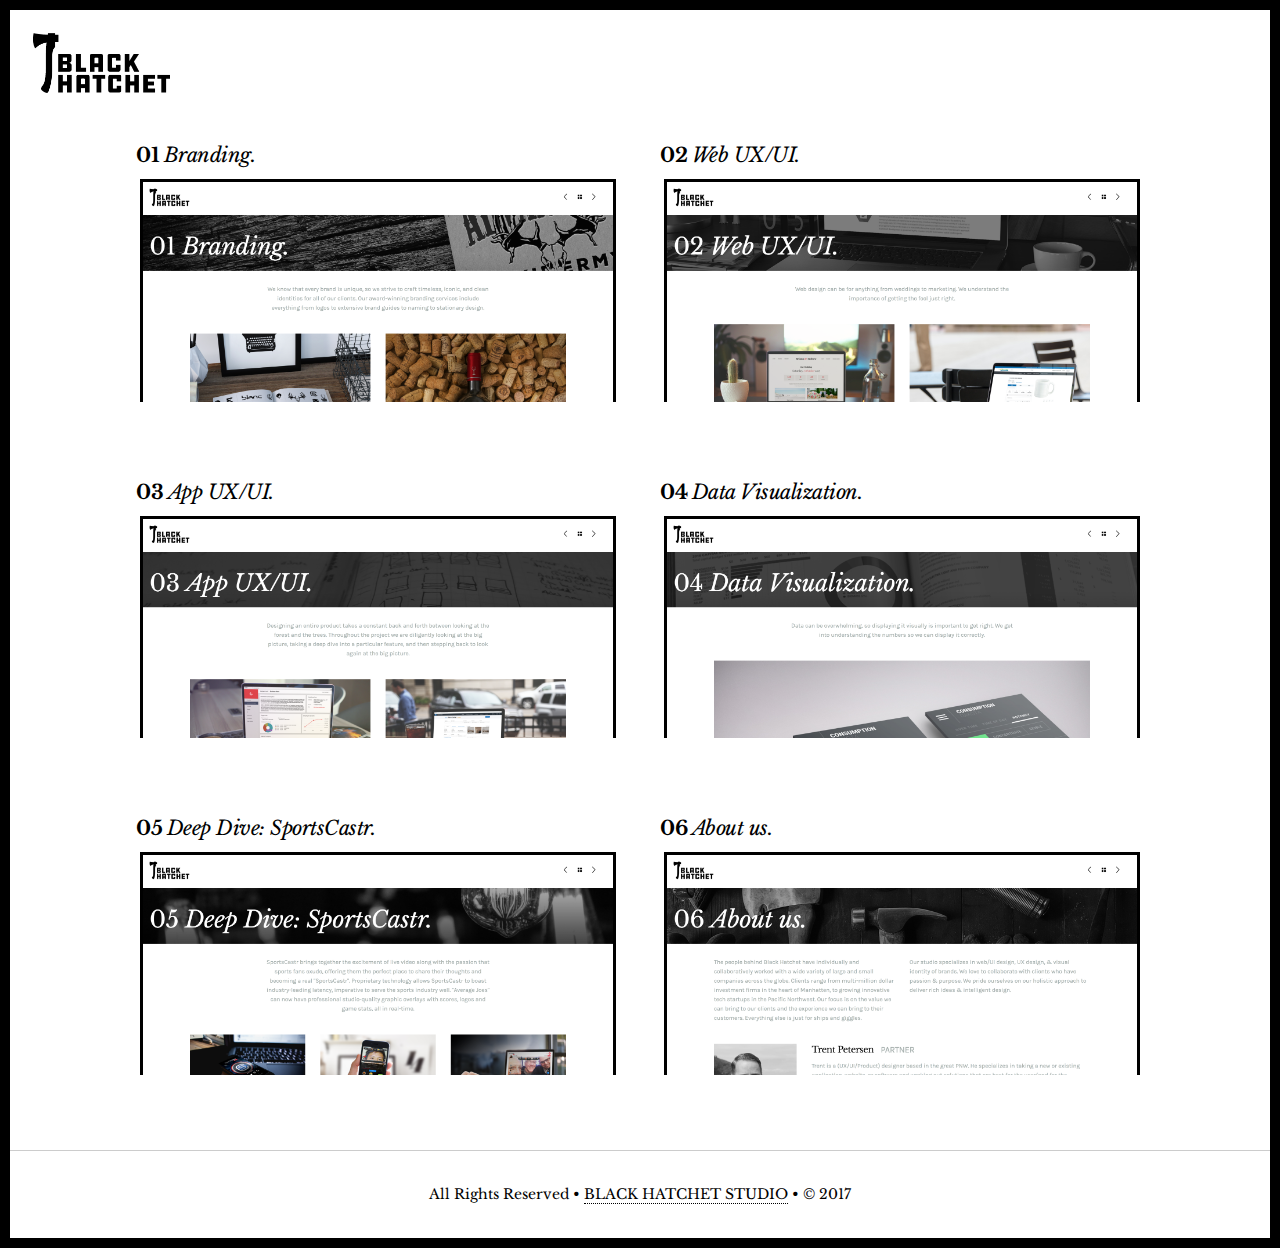
==== index.html @ e1041afa "Finished pages and photos updated" ====
<!DOCTYPE html>
<html lang="en">
<head>

  <meta charset="utf-8">
  <title>Black Hatchet Studio</title>
  <meta name="description" content="Trent Holms Petersen is an UX designer, UI designer, product designer, and consultant">
  <meta name="author" content="Trent Petersen">
  <meta name="keywords" content="designer, design, web design, ux design, ui design, product design, responsive design, responsive web design, user experience, ux, interface design, ui, information design, content strategy, website, html, css, holistic design">

  <meta name="viewport" content="width=device-width, initial-scale=1">

  <link href="https://fonts.googleapis.com/css?family=Karla:400,700|Libre+Baskerville:400,400i,700" rel="stylesheet">

  <link rel="stylesheet" href="css/styles.css">

  <link rel="icon" type="image/png" href="favicons/favicon.ico">
<link rel="apple-touch-icon" sizes="180x180" href="/apple-touch-icon.png">
<link rel="icon" type="image/png" sizes="32x32" href="/favicon-32x32.png">
<link rel="icon" type="image/png" sizes="16x16" href="/favicon-16x16.png">
<link rel="manifest" href="/manifest.json">
<link rel="mask-icon" href="/safari-pinned-tab.svg" color="#000000">
<meta name="theme-color" content="#ffffff">

</head>
<body>
<!-- SVG Start -->
  <svg style="position: absolute; width: 0; height: 0; overflow: hidden;" version="1.1" xmlns="http://www.w3.org/2000/svg" xmlns:xlink="http://www.w3.org/1999/xlink">
  <defs>
  <symbol id="icon-instagram" viewBox="0 0 32 32">
  <title>instagram</title>
  <path d="M31.904 9.403c-0.029-1.402-0.299-2.733-0.771-3.964l0.027 0.080c-0.424-1.109-1.052-2.054-1.844-2.833l-0.001-0.001c-0.78-0.793-1.725-1.421-2.78-1.827l-0.054-0.018c-1.151-0.444-2.481-0.715-3.872-0.744l-0.012-0c-1.707-0.078-2.251-0.096-6.597-0.096s-4.89 0.018-6.597 0.096c-1.402 0.029-2.733 0.299-3.964 0.771l0.080-0.027c-1.109 0.424-2.054 1.052-2.833 1.844l-0.001 0.001c-0.793 0.78-1.421 1.725-1.827 2.78l-0.018 0.054c-0.444 1.151-0.715 2.481-0.744 3.872l-0 0.012c-0.078 1.707-0.096 2.251-0.096 6.597s0.018 4.89 0.096 6.597c0.029 1.402 0.299 2.733 0.771 3.964l-0.027-0.080c0.424 1.109 1.052 2.054 1.844 2.833l0.001 0.001c0.78 0.794 1.725 1.421 2.78 1.827l0.054 0.018c1.151 0.444 2.481 0.715 3.872 0.744l0.012 0c1.707 0.078 2.251 0.096 6.597 0.096s4.89-0.018 6.597-0.096c1.402-0.029 2.733-0.299 3.964-0.771l-0.080 0.027c2.156-0.85 3.83-2.524 4.66-4.624l0.019-0.055c0.444-1.151 0.715-2.481 0.744-3.872l0-0.012c0.078-1.707 0.096-2.251 0.096-6.597s-0.018-4.89-0.096-6.597zM29.024 22.465c-0.013 1.070-0.214 2.089-0.571 3.032l0.020-0.061c-0.55 1.4-1.637 2.486-3.001 3.024l-0.036 0.012c-0.882 0.337-1.901 0.538-2.965 0.551l-0.006 0c-1.687 0.077-2.193 0.093-6.465 0.093s-4.778-0.016-6.465-0.093c-1.070-0.013-2.089-0.214-3.032-0.571l0.061 0.020c-0.721-0.271-1.336-0.679-1.839-1.196l-0.001-0.001c-0.518-0.504-0.926-1.118-1.186-1.806l-0.011-0.034c-0.337-0.882-0.538-1.901-0.551-2.965l-0-0.006c-0.077-1.687-0.093-2.193-0.093-6.465s0.016-4.778 0.093-6.465c0.013-1.070 0.214-2.089 0.571-3.032l-0.020 0.061c0.271-0.721 0.679-1.336 1.196-1.839l0.001-0.001c0.504-0.518 1.118-0.926 1.806-1.186l0.034-0.011c0.882-0.337 1.901-0.538 2.965-0.551l0.006-0c1.687-0.077 2.193-0.093 6.465-0.093s4.778 0.016 6.465 0.093c1.070 0.013 2.089 0.214 3.032 0.571l-0.061-0.020c0.721 0.271 1.336 0.679 1.839 1.196l0.001 0.001c0.518 0.504 0.926 1.118 1.186 1.806l0.011 0.034c0.337 0.882 0.538 1.901 0.551 2.965l0 0.006c0.077 1.687 0.093 2.193 0.093 6.465s-0.016 4.778-0.093 6.465zM16 7.784c-4.538 0-8.216 3.679-8.216 8.216s3.679 8.216 8.216 8.216c4.538 0 8.216-3.679 8.216-8.216v0c-0-4.538-3.679-8.216-8.216-8.216v0zM16 21.333c-2.946 0-5.333-2.388-5.333-5.333s2.388-5.333 5.333-5.333c2.946 0 5.333 2.388 5.333 5.333v0c0 2.946-2.388 5.333-5.333 5.333v0zM26.461 7.459c0 1.060-0.86 1.92-1.92 1.92s-1.92-0.86-1.92-1.92c0-1.060 0.86-1.92 1.92-1.92v0c1.060 0 1.92 0.86 1.92 1.92v0z"></path>
  </symbol>
  <symbol id="icon-linkedin" viewBox="0 0 32 32">
  <title>linkedin</title>
  <path d="M8 4.8c0 1.76-1.12 3.2-3.2 3.2-1.92 0-3.2-1.44-3.2-3.040 0-1.76 1.28-3.36 3.2-3.36s3.2 1.44 3.2 3.2zM1.6 30.4h6.4v-20.8h-6.4v20.8zM23.36 9.92c-3.36 0-5.28 1.92-6.080 3.2h-0.16l-0.32-2.72h-5.76c0 1.76 0.16 3.84 0.16 6.24v13.76h6.4v-11.36c0-0.64 0-1.12 0.16-1.6 0.48-1.12 1.28-2.56 3.040-2.56 2.24 0 3.2 1.92 3.2 4.48v11.040h6.4v-11.84c0-5.92-3.040-8.64-7.040-8.64z"></path>
  </symbol>
  </defs>
  </svg>
<!-- SVG End -->


<!-- Header Start -->
    <nav>
    <div class="row">
      <div class="four columns">
        <h2>
          <a href="index.html"><img srcset="
            img/BHlogo.png 1x, 
            img/BHlogo@2x.png 2x
          " alt="sales target app"></a>
        </h2>
      </div>
      <!--<div class="eight columns">
        <p>Our studio specializes in web/UI design, UX design, & visual identity of brands. We love to collaborate with clients who have passion & purpose. We pride ourselves on our holistic approach to deliver rich ideas & intelligent design. Reach out to discuss developing something great: <a href="mailto:trent@redtimberdesign.com">trent@redtimberdesign.com</a></p>
      </div>-->
      </div>
    </nav>
<!-- Header End -->



<!-- Portfolio Grid Start -->
  <article class="container margin-bottom-8x">
    
    <div class="row margin-top-2x">

      <div class="six columns">
        <a href="01.html">
          <div class="grid-page">
            <h5>01 <span>Branding.</span></h5>
            <img srcset="img/grid-01.png" alt="" class="u-max-full-width">
          </div>
        </a>
      </div>

      <div class="six columns">
        <a href="02.html">
          <div class="grid-page">
            <h5>02 <span>Web UX/UI.</span></h5>
            <img srcset="img/grid-02.png" class="u-max-full-width">
          </div>
        </a>
      </div>

    </div>


    <div class="row margin-top-8x">

      <div class="six columns">
        <a href="03.html">
          <div class="grid-page">
            <h5>03 <span>App UX/UI.</span></h5>
            <img srcset="img/grid-03.png" class="u-max-full-width">
          </div>
        </a>
      </div>

      <div class="six columns">
        <a href="04.html">
          <div class="grid-page">
            <h5>04 <span>Data Visualization.</span></h5>
            <img srcset="img/grid-04.png" class="u-max-full-width">
          </div>
        </a>
      </div>

    </div>


    <div class="row margin-top-8x">

      <div class="six columns">
        <a href="05.html">
          <div class="grid-page">
            <h5>05 <span>Deep Dive: SportsCastr.</span></h5>
            <img srcset="img/grid-05.png" class="u-max-full-width">
          </div>
        </a>
      </div>

      <div class="six columns">
        <a href="06.html">
          <div class="grid-page">
            <h5>06 <span>About us.</span></h5>
            <img srcset="img/grid-06.png" class="u-max-full-width">
          </div>
        </a>
      </div>

    </div>


  </article>
<!-- Portfolio Grid End -->




<!-- Footer Start -->
  <footer>
    <div class="container">
      <div class="row contact">
        <p>All Rights Reserved &#8226; <a href="http://blackhatchet.studio">BLACK HATCHET STUDIO</a> &#8226; &#169; 2017
        </p>
        <!--
        <div class="social">
          <a href="https://www.instagram.com/trenthp/"><svg class="icon icon-instagram"><use xlink:href="#icon-instagram"></use></svg></a>
          <a href="https://www.linkedin.com/in/trenthp/"><svg class="icon icon-linkedin"><use xlink:href="#icon-linkedin"></use></svg></a>
        </div>
        -->
      </div>
    </div>
  </footer>
<!-- Footer Start -->


</body>
</html>
---- css/styles.css ----
@charset "UTF-8";
/*! normalize.css v3.0.2 | MIT License | git.io/normalize */
/**
 * 1. Set default font family to sans-serif.
 * 2. Prevent iOS text size adjust after orientation change, without disabling
 *    user zoom.
 */
html {
  font-family: sans-serif;
  /* 1 */
  -ms-text-size-adjust: 100%;
  /* 2 */
  -webkit-text-size-adjust: 100%;
  /* 2 */ }

/**
 * Remove default margin.
 */
body {
  margin: 0; }

/* HTML5 display definitions
   ========================================================================== */
/**
 * Correct `block` display not defined for any HTML5 element in IE 8/9.
 * Correct `block` display not defined for `details` or `summary` in IE 10/11
 * and Firefox.
 * Correct `block` display not defined for `main` in IE 11.
 */
article,
aside,
details,
figcaption,
figure,
footer,
header,
hgroup,
main,
menu,
nav,
section,
summary {
  display: block; }

/**
 * 1. Correct `inline-block` display not defined in IE 8/9.
 * 2. Normalize vertical alignment of `progress` in Chrome, Firefox, and Opera.
 */
audio,
canvas,
progress,
video {
  display: inline-block;
  /* 1 */
  vertical-align: baseline;
  /* 2 */ }

/**
 * Prevent modern browsers from displaying `audio` without controls.
 * Remove excess height in iOS 5 devices.
 */
audio:not([controls]) {
  display: none;
  height: 0; }

/**
 * Address `[hidden]` styling not present in IE 8/9/10.
 * Hide the `template` element in IE 8/9/11, Safari, and Firefox < 22.
 */
[hidden],
template {
  display: none; }

/* Links
   ========================================================================== */
/**
 * Remove the gray background color from active links in IE 10.
 */
a {
  background-color: transparent; }

/**
 * Improve readability when focused and also mouse hovered in all browsers.
 */
a:active,
a:hover {
  outline: 0; }

/* Text-level semantics
   ========================================================================== */
/**
 * Address styling not present in IE 8/9/10/11, Safari, and Chrome.
 */
abbr[title] {
  border-bottom: 1px dotted; }

/**
 * Address style set to `bolder` in Firefox 4+, Safari, and Chrome.
 */
b,
strong {
  font-weight: bold; }

/**
 * Address styling not present in Safari and Chrome.
 */
dfn {
  font-style: italic; }

/**
 * Address variable `h1` font-size and margin within `section` and `article`
 * contexts in Firefox 4+, Safari, and Chrome.
 */
h1 {
  font-size: 2em;
  margin: 0.67em 0; }

/**
 * Address styling not present in IE 8/9.
 */
mark {
  background: #ff0;
  color: #000; }

/**
 * Address inconsistent and variable font size in all browsers.
 */
small {
  font-size: 80%; }

/**
 * Prevent `sub` and `sup` affecting `line-height` in all browsers.
 */
sub,
sup {
  font-size: 75%;
  line-height: 0;
  position: relative;
  vertical-align: baseline; }

sup {
  top: -0.5em; }

sub {
  bottom: -0.25em; }

/* Embedded content
   ========================================================================== */
/**
 * Remove border when inside `a` element in IE 8/9/10.
 */
img {
  border: 0; }

/**
 * Correct overflow not hidden in IE 9/10/11.
 */
svg:not(:root) {
  overflow: hidden; }

/* Grouping content
   ========================================================================== */
/**
 * Address margin not present in IE 8/9 and Safari.
 */
figure {
  margin: 1em 40px; }

/**
 * Address differences between Firefox and other browsers.
 */
hr {
  -moz-box-sizing: content-box;
  box-sizing: content-box;
  height: 0; }

/**
 * Contain overflow in all browsers.
 */
pre {
  overflow: auto; }

/**
 * Address odd `em`-unit font size rendering in all browsers.
 */
code,
kbd,
pre,
samp {
  font-family: monospace, monospace;
  font-size: 1em; }

/* Forms
   ========================================================================== */
/**
 * Known limitation: by default, Chrome and Safari on OS X allow very limited
 * styling of `select`, unless a `border` property is set.
 */
/**
 * 1. Correct color not being inherited.
 *    Known issue: affects color of disabled elements.
 * 2. Correct font properties not being inherited.
 * 3. Address margins set differently in Firefox 4+, Safari, and Chrome.
 */
button,
input,
optgroup,
select,
textarea {
  color: inherit;
  /* 1 */
  font: inherit;
  /* 2 */
  margin: 0;
  /* 3 */ }

/**
 * Address `overflow` set to `hidden` in IE 8/9/10/11.
 */
button {
  overflow: visible; }

/**
 * Address inconsistent `text-transform` inheritance for `button` and `select`.
 * All other form control elements do not inherit `text-transform` values.
 * Correct `button` style inheritance in Firefox, IE 8/9/10/11, and Opera.
 * Correct `select` style inheritance in Firefox.
 */
button,
select {
  text-transform: none; }

/**
 * 1. Avoid the WebKit bug in Android 4.0.* where (2) destroys native `audio`
 *    and `video` controls.
 * 2. Correct inability to style clickable `input` types in iOS.
 * 3. Improve usability and consistency of cursor style between image-type
 *    `input` and others.
 */
button,
html input[type="button"],
input[type="reset"],
input[type="submit"] {
  -webkit-appearance: button;
  /* 2 */
  cursor: pointer;
  /* 3 */ }

/**
 * Re-set default cursor for disabled elements.
 */
button[disabled],
html input[disabled] {
  cursor: default; }

/**
 * Remove inner padding and border in Firefox 4+.
 */
button::-moz-focus-inner,
input::-moz-focus-inner {
  border: 0;
  padding: 0; }

/**
 * Address Firefox 4+ setting `line-height` on `input` using `!important` in
 * the UA stylesheet.
 */
input {
  line-height: normal; }

/**
 * It's recommended that you don't attempt to style these elements.
 * Firefox's implementation doesn't respect box-sizing, padding, or width.
 *
 * 1. Address box sizing set to `content-box` in IE 8/9/10.
 * 2. Remove excess padding in IE 8/9/10.
 */
input[type="checkbox"],
input[type="radio"] {
  box-sizing: border-box;
  /* 1 */
  padding: 0;
  /* 2 */ }

/**
 * Fix the cursor style for Chrome's increment/decrement buttons. For certain
 * `font-size` values of the `input`, it causes the cursor style of the
 * decrement button to change from `default` to `text`.
 */
input[type="number"]::-webkit-inner-spin-button,
input[type="number"]::-webkit-outer-spin-button {
  height: auto; }

/**
 * 1. Address `appearance` set to `searchfield` in Safari and Chrome.
 * 2. Address `box-sizing` set to `border-box` in Safari and Chrome
 *    (include `-moz` to future-proof).
 */
input[type="search"] {
  -webkit-appearance: textfield;
  /* 1 */
  -moz-box-sizing: content-box;
  -webkit-box-sizing: content-box;
  /* 2 */
  box-sizing: content-box; }

/**
 * Remove inner padding and search cancel button in Safari and Chrome on OS X.
 * Safari (but not Chrome) clips the cancel button when the search input has
 * padding (and `textfield` appearance).
 */
input[type="search"]::-webkit-search-cancel-button,
input[type="search"]::-webkit-search-decoration {
  -webkit-appearance: none; }

/**
 * Define consistent border, margin, and padding.
 */
fieldset {
  border: 1px solid #c0c0c0;
  margin: 0 2px;
  padding: 0.35em 0.625em 0.75em; }

/**
 * 1. Correct `color` not being inherited in IE 8/9/10/11.
 * 2. Remove padding so people aren't caught out if they zero out fieldsets.
 */
legend {
  border: 0;
  /* 1 */
  padding: 0;
  /* 2 */ }

/**
 * Remove default vertical scrollbar in IE 8/9/10/11.
 */
textarea {
  overflow: auto; }

/**
 * Don't inherit the `font-weight` (applied by a rule above).
 * NOTE: the default cannot safely be changed in Chrome and Safari on OS X.
 */
optgroup {
  font-weight: bold; }

/* Tables
   ========================================================================== */
/**
 * Remove most spacing between table cells.
 */
table {
  border-collapse: collapse;
  border-spacing: 0; }

td,
th {
  padding: 0; }

/*
* Skeleton V2.0.4
* Copyright 2014, Dave Gamache
* www.getskeleton.com
* Free to use under the MIT license.
* http://www.opensource.org/licenses/mit-license.php
* 12/29/2014
*/
/* Table of contents
––––––––––––––––––––––––––––––––––––––––––––––––––
- Grid
- Base Styles
- Typography
- Links
- Buttons
- Forms
- Lists
- Code
- Tables
- Spacing
- Utilities
- Clearing
- Media Queries
*/
/* Grid
–––––––––––––––––––––––––––––––––––––––––––––––––– */
.container {
  position: relative;
  width: 100%;
  max-width: 1440px;
  margin: 0 auto;
  padding: 0 20px;
  box-sizing: border-box; }

.column,
.columns {
  width: 100%;
  float: left;
  box-sizing: border-box; }

/* For devices larger than 400px */
@media (min-width: 400px) {
  .container {
    width: 85%;
    padding: 0; } }
/* For devices larger than 550px */
@media (min-width: 550px) {
  .container {
    width: 80%; }

  .column,
  .columns {
    margin-left: 4%; }

  .column:first-child,
  .columns:first-child {
    margin-left: 0; }

  .one.column,
  .one.columns {
    width: 4.66666666667%; }

  .two.columns {
    width: 13.3333333333%; }

  .three.columns {
    width: 22%; }

  .four.columns {
    width: 30.6666666667%; }

  .five.columns {
    width: 39.3333333333%; }

  .six.columns {
    width: 48%; }

  .seven.columns {
    width: 56.6666666667%; }

  .eight.columns {
    width: 65.3333333333%; }

  .nine.columns {
    width: 74.0%; }

  .ten.columns {
    width: 82.6666666667%; }

  .eleven.columns {
    width: 91.3333333333%; }

  .twelve.columns {
    width: 100%;
    margin-left: 0; }

  .one-third.column {
    width: 30.6666666667%; }

  .two-thirds.column {
    width: 65.3333333333%; }

  .one-half.column {
    width: 48%; }

  /* Offsets */
  .offset-by-one.column,
  .offset-by-one.columns {
    margin-left: 8.66666666667%; }

  .offset-by-two.column,
  .offset-by-two.columns {
    margin-left: 17.3333333333%; }

  .offset-by-three.column,
  .offset-by-three.columns {
    margin-left: 26%; }

  .offset-by-four.column,
  .offset-by-four.columns {
    margin-left: 34.6666666667%; }

  .offset-by-five.column,
  .offset-by-five.columns {
    margin-left: 43.3333333333%; }

  .offset-by-six.column,
  .offset-by-six.columns {
    margin-left: 52%; }

  .offset-by-seven.column,
  .offset-by-seven.columns {
    margin-left: 60.6666666667%; }

  .offset-by-eight.column,
  .offset-by-eight.columns {
    margin-left: 69.3333333333%; }

  .offset-by-nine.column,
  .offset-by-nine.columns {
    margin-left: 78.0%; }

  .offset-by-ten.column,
  .offset-by-ten.columns {
    margin-left: 86.6666666667%; }

  .offset-by-eleven.column,
  .offset-by-eleven.columns {
    margin-left: 95.3333333333%; }

  .offset-by-one-third.column,
  .offset-by-one-third.columns {
    margin-left: 34.6666666667%; }

  .offset-by-two-thirds.column,
  .offset-by-two-thirds.columns {
    margin-left: 69.3333333333%; }

  .offset-by-one-half.column,
  .offset-by-one-half.columns {
    margin-left: 52%; } }
/* Base Styles
–––––––––––––––––––––––––––––––––––––––––––––––––– */
/* NOTE
html is set to 62.5% so that all the REM measurements throughout Skeleton
are based on 10px sizing. So basically 1.5rem = 15px :) */
html {
  font-size: 62.5%; }

body {
  font-size: 1.5em;
  /* currently ems cause chrome bug misinterpreting rems on body element */
  line-height: 1.6;
  font-weight: 400;
  font-family: "Raleway", "HelveticaNeue", "Helvetica Neue", Helvetica, Arial, sans-serif;
  color: #222; }

/* Typography
–––––––––––––––––––––––––––––––––––––––––––––––––– */
h1, h2, h3, h4, h5, h6 {
  margin-top: 0;
  margin-bottom: 2rem;
  font-weight: 300; }

h1 {
  font-size: 4.0rem;
  line-height: 1.2;
  letter-spacing: -.1rem; }

h2 {
  font-size: 3.6rem;
  line-height: 1.25;
  letter-spacing: -.1rem; }

h3 {
  font-size: 3.0rem;
  line-height: 1.3;
  letter-spacing: -.1rem; }

h4 {
  font-size: 2.4rem;
  line-height: 1.35;
  letter-spacing: -.08rem; }

h5 {
  font-size: 1.8rem;
  line-height: 1.5;
  letter-spacing: -.05rem; }

h6 {
  font-size: 1.5rem;
  line-height: 1.6;
  letter-spacing: 0; }

/* Larger than phablet */
@media (min-width: 550px) {
  h1 {
    font-size: 5.0rem; }

  h2 {
    font-size: 4.2rem; }

  h3 {
    font-size: 3.6rem; }

  h4 {
    font-size: 3.0rem; }

  h5 {
    font-size: 2.4rem; }

  h6 {
    font-size: 1.5rem; } }
p {
  margin-top: 0; }

/* Links
–––––––––––––––––––––––––––––––––––––––––––––––––– */
a {
  color: #1EAEDB; }

a:hover {
  color: #0FA0CE; }

/* Buttons
–––––––––––––––––––––––––––––––––––––––––––––––––– */
.button,
button,
input[type="submit"],
input[type="reset"],
input[type="button"] {
  display: inline-block;
  height: 38px;
  padding: 0 30px;
  color: #555;
  text-align: center;
  font-size: 11px;
  font-weight: 600;
  line-height: 38px;
  letter-spacing: .1rem;
  text-transform: uppercase;
  text-decoration: none;
  white-space: nowrap;
  background-color: transparent;
  border-radius: 4px;
  border: 1px solid #bbb;
  cursor: pointer;
  box-sizing: border-box; }

.button:hover,
button:hover,
input[type="submit"]:hover,
input[type="reset"]:hover,
input[type="button"]:hover,
.button:focus,
button:focus,
input[type="submit"]:focus,
input[type="reset"]:focus,
input[type="button"]:focus {
  color: #333;
  border-color: #888;
  outline: 0; }

.button.button-primary,
button.button-primary,
input[type="submit"].button-primary,
input[type="reset"].button-primary,
input[type="button"].button-primary {
  color: #FFF;
  background-color: #33C3F0;
  border-color: #33C3F0; }

.button.button-primary:hover,
button.button-primary:hover,
input[type="submit"].button-primary:hover,
input[type="reset"].button-primary:hover,
input[type="button"].button-primary:hover,
.button.button-primary:focus,
button.button-primary:focus,
input[type="submit"].button-primary:focus,
input[type="reset"].button-primary:focus,
input[type="button"].button-primary:focus {
  color: #FFF;
  background-color: #1EAEDB;
  border-color: #1EAEDB; }

/* Forms
–––––––––––––––––––––––––––––––––––––––––––––––––– */
input[type="email"],
input[type="number"],
input[type="search"],
input[type="text"],
input[type="tel"],
input[type="url"],
input[type="password"],
textarea,
select {
  height: 38px;
  padding: 6px 10px;
  /* The 6px vertically centers text on FF, ignored by Webkit */
  background-color: #fff;
  border: 1px solid #D1D1D1;
  border-radius: 4px;
  box-shadow: none;
  box-sizing: border-box; }

/* Removes awkward default styles on some inputs for iOS */
input[type="email"],
input[type="number"],
input[type="search"],
input[type="text"],
input[type="tel"],
input[type="url"],
input[type="password"],
textarea {
  -webkit-appearance: none;
  -moz-appearance: none;
  appearance: none; }

textarea {
  min-height: 65px;
  padding-top: 6px;
  padding-bottom: 6px; }

input[type="email"]:focus,
input[type="number"]:focus,
input[type="search"]:focus,
input[type="text"]:focus,
input[type="tel"]:focus,
input[type="url"]:focus,
input[type="password"]:focus,
textarea:focus,
select:focus {
  border: 1px solid #33C3F0;
  outline: 0; }

label,
legend {
  display: block;
  margin-bottom: .5rem;
  font-weight: 600; }

fieldset {
  padding: 0;
  border-width: 0; }

input[type="checkbox"],
input[type="radio"] {
  display: inline; }

label > .label-body {
  display: inline-block;
  margin-left: .5rem;
  font-weight: normal; }

/* Lists
–––––––––––––––––––––––––––––––––––––––––––––––––– */
ul {
  list-style: circle inside; }

ol {
  list-style: decimal inside; }

ol, ul {
  padding-left: 0;
  margin-top: 0; }

ul ul,
ul ol,
ol ol,
ol ul {
  margin: 1.5rem 0 1.5rem 3rem;
  font-size: 90%; }

li {
  margin-bottom: 1rem; }

/* Code
–––––––––––––––––––––––––––––––––––––––––––––––––– */
code {
  padding: .2rem .5rem;
  margin: 0 .2rem;
  font-size: 90%;
  white-space: nowrap;
  background: #F1F1F1;
  border: 1px solid #E1E1E1;
  border-radius: 4px; }

pre > code {
  display: block;
  padding: 1rem 1.5rem;
  white-space: pre; }

/* Tables
–––––––––––––––––––––––––––––––––––––––––––––––––– */
th,
td {
  padding: 12px 15px;
  text-align: left;
  border-bottom: 1px solid #E1E1E1; }

th:first-child,
td:first-child {
  padding-left: 0; }

th:last-child,
td:last-child {
  padding-right: 0; }

/* Spacing
–––––––––––––––––––––––––––––––––––––––––––––––––– */
button,
.button {
  margin-bottom: 1rem; }

input,
textarea,
select,
fieldset {
  margin-bottom: 1.5rem; }

pre,
blockquote,
dl,
figure,
table,
p,
ul,
ol,
form {
  margin-bottom: 2.5rem; }

/* Utilities
–––––––––––––––––––––––––––––––––––––––––––––––––– */
.u-full-width {
  width: 100%;
  box-sizing: border-box; }

.u-max-full-width {
  max-width: 100%;
  box-sizing: border-box; }

.u-pull-right {
  float: right; }

.u-pull-left {
  float: left; }

/* Misc
–––––––––––––––––––––––––––––––––––––––––––––––––– */
hr {
  margin-top: 3rem;
  margin-bottom: 3.5rem;
  border-width: 0;
  border-top: 1px solid #E1E1E1; }

/* Clearing
–––––––––––––––––––––––––––––––––––––––––––––––––– */
/* Self Clearing Goodness */
.container:after,
.row:after,
.u-cf {
  content: "";
  display: table;
  clear: both; }

/* Media Queries
–––––––––––––––––––––––––––––––––––––––––––––––––– */
/*
Note: The best way to structure the use of media queries is to create the queries
near the relevant code. For example, if you wanted to change the styles for buttons
on small devices, paste the mobile query code up in the buttons section and style it
there.
*/
/* Larger than mobile */
/* Larger than phablet (also point when grid becomes active) */
/* Larger than tablet */
/* Larger than desktop */
/* Larger than Desktop HD */
/* Spacers - RT add-on
–––––––––––––––––––––––––––––––––––––––––––––––––– */
.margin--1x {
  margin: 8px; }

.margin--2x {
  margin: 16px; }

.margin--3x {
  margin: 24px; }

.margin--4x {
  margin: 32px; }

.margin--5x {
  margin: 40px; }

.margin--6x {
  margin: 48px; }

.margin--7x {
  margin: 56px; }

.margin--8x {
  margin: 64px; }

.margin-top-1x {
  margin-top: 8px; }

.margin-right-1x {
  margin-right: 8px; }

.margin-bottom-1x {
  margin-bottom: 8px; }

.margin-left-1x {
  margin-left: 8px; }

.margin-top-2x {
  margin-top: 16px; }

.margin-right-2x {
  margin-right: 16px; }

.margin-bottom-2x {
  margin-bottom: 16px; }

.margin-left-2x {
  margin-left: 16px; }

.margin-top-3x {
  margin-top: 24px; }

.margin-right-3x {
  margin-right: 24px; }

.margin-bottom-3x {
  margin-bottom: 24px; }

.margin-left-3x {
  margin-left: 24px; }

.margin-top-4x {
  margin-top: 32px; }

.margin-right-4x {
  margin-right: 32px; }

.margin-bottom-4x {
  margin-bottom: 32px; }

.margin-left-4x {
  margin-left: 32px; }

.margin-top-5x {
  margin-top: 40px; }

.margin-right-5x {
  margin-right: 40px; }

.margin-bottom-5x {
  margin-bottom: 40px; }

.margin-left-5x {
  margin-left: 40px; }

.margin-top-6x {
  margin-top: 48px; }

.margin-right-6x {
  margin-right: 48px; }

.margin-bottom-6x {
  margin-bottom: 48px; }

.margin-left-6x {
  margin-left: 48px; }

.margin-top-7x {
  margin-top: 56px; }

.margin-right-7x {
  margin-right: 56px; }

.margin-bottom-7x {
  margin-bottom: 56px; }

.margin-left-7x {
  margin-left: 56px; }

.margin-top-8x {
  margin-top: 64px; }

.margin-right-8x {
  margin-right: 64px; }

.margin-bottom-8x {
  margin-bottom: 64px; }

.margin-left-8x {
  margin-left: 64px; }

.padding--1x {
  padding: 8px; }

.padding--2x {
  padding: 16px; }

.padding--3x {
  padding: 24px; }

.padding--4x {
  padding: 32px; }

.padding--5x {
  padding: 40px; }

.padding--6x {
  padding: 48px; }

.padding--7x {
  padding: 56px; }

.padding--8x {
  padding: 64px; }

.padding-top-1x {
  padding-top: 8px; }

.padding-right-1x {
  padding-right: 8px; }

.padding-bottom-1x {
  padding-bottom: 8px; }

.padding-left-1x {
  padding-left: 8px; }

.padding-top-2x {
  padding-top: 16px; }

.padding-right-2x {
  padding-right: 16px; }

.padding-bottom-2x {
  padding-bottom: 16px; }

.padding-left-2x {
  padding-left: 16px; }

.padding-top-3x {
  padding-top: 24px; }

.padding-right-3x {
  padding-right: 24px; }

.padding-bottom-3x {
  padding-bottom: 24px; }

.padding-left-3x {
  padding-left: 24px; }

.padding-top-4x {
  padding-top: 32px; }

.padding-right-4x {
  padding-right: 32px; }

.padding-bottom-4x {
  padding-bottom: 32px; }

.padding-left-4x {
  padding-left: 32px; }

.padding-top-5x {
  padding-top: 40px; }

.padding-right-5x {
  padding-right: 40px; }

.padding-bottom-5x {
  padding-bottom: 40px; }

.padding-left-5x {
  padding-left: 40px; }

.padding-top-6x {
  padding-top: 48px; }

.padding-right-6x {
  padding-right: 48px; }

.padding-bottom-6x {
  padding-bottom: 48px; }

.padding-left-6x {
  padding-left: 48px; }

.padding-top-7x {
  padding-top: 56px; }

.padding-right-7x {
  padding-right: 56px; }

.padding-bottom-7x {
  padding-bottom: 56px; }

.padding-left-7x {
  padding-left: 56px; }

.padding-top-8x {
  padding-top: 64px; }

.padding-right-8x {
  padding-right: 64px; }

.padding-bottom-8x {
  padding-bottom: 64px; }

.padding-left-8x {
  padding-left: 64px; }

/* Variables
–––––––––––––––––––––––––––––––––––––––––––––––––– */
/* Header
–––––––––––––––––––––––––––––––––––––––––––––––––– */
body {
  background: #fff;
  /*border: 20px solid #000;*/
  color: #000; }

nav {
  margin: 1.5em 3em 0 1.5em; }
  nav h2 a {
    border-bottom: none; }
    nav h2 a:hover {
      border: none; }

p {
  font-size: 1.4rem; }

nav h2 a img {
  border: none;
  height: 60px;
  -webkit-transition: border .3s;
  -moz-transition: border .3s;
  -o-transition: border .3s;
  transition: border .3s; }
  nav h2 a img:hover {
    border: none; }

/* Grid Section
–––––––––––––––––––––––––––––––––––––––––––––––––– */
h5 span {
  font-style: italic;
  font-weight: 400; }

.grid-page {
  overflow: hidden; }

img {
  max-width: 100%; }

a img {
  border: 4px solid #fff;
  -webkit-transition: border .3s;
  -moz-transition: border .3s;
  -o-transition: border .3s;
  transition: border .3s; }
  a img:hover {
    border: 4px solid #000; }

.responsive-image {
  width: 100%;
  background-size: 100% 100%; }

/* Footer
–––––––––––––––––––––––––––––––––––––––––––––––––– */
footer {
  border-top: 0.063rem solid rgba(0, 0, 0, 0.2); }

.contact {
  padding-top: 32px;
  padding-bottom: 8px;
  text-align: center; }
  .contact a {
    border-bottom: 1px dotted #000;
    color: #000;
    text-decoration: none;
    -webkit-transition: color border-bottom .3s;
    -moz-transition: color .3s;
    -o-transition: color .3s;
    transition: color .3s; }
    .contact a:hover {
      border-bottom: 1px dotted #000;
      color: #fff; }

div.social a {
  border-bottom: none; }

.icon {
  color: #666;
  display: inline-block;
  font-size: 24px;
  width: 1em;
  height: 1em;
  stroke-width: 0;
  stroke: currentColor;
  fill: currentColor;
  vertical-align: middle;
  -webkit-transition: color .3s;
  -moz-transition: color .3s;
  -o-transition: color .3s;
  transition: color .3s; }
  .icon:hover {
    color: #CF4647; }
  .icon:first-child {
    margin-right: 10px; }
  .icon:last-child {
    margin-left: 10px; }

/* Project 01
–––––––––––––––––––––––––––––––––––––––––––––––––– */
body.p01 {
  /* background: #262C33;
  border: 20px solid #EA9215; */
  color: #000;
  	/* Article
  –––––––––––––––––––––––––––––––––––––––––––––––––– */
  	/* Footer
  –––––––––––––––––––––––––––––––––––––––––––––––––– */ }
  body.p01 h4 span {
    color: #A5AFAD;
    font-family: "Karla", sans-serif;
    margin-left: 16px; }
  body.p01 h5 {
    margin-bottom: .5rem; }
  body.p01 h6 {
    margin-bottom: .5rem; }
  body.p01 h5,
  body.p01 h6,
  body.p01 ul,
  body.p01 p {
    font-family: "Karla", sans-serif; }
  body.p01 article p {
    color: #A5AFAD; }
  body.p01 .icon {
    background: #fff;
    color: #000;
    -webkit-transition: color background .3s;
    -moz-transition: color background .3s;
    -o-transition: color background .3s;
    transition: color background .3s; }
    body.p01 .icon:hover {
      background: #000;
      color: #fff; }
  body.p01 .branding {
    background: url(../img/01bg.png) center no-repeat #555;
    padding: 4em 3em 1em 1.5em; }
    body.p01 .branding span {
      font-style: italic; }
  body.p01 .web {
    background: url(../img/02bg.png) center no-repeat #555;
    padding: 4em 3em 1em 1.5em; }
    body.p01 .web span {
      font-style: italic; }
  body.p01 .app {
    background: url(../img/03bg.png) center no-repeat #555;
    padding: 4em 3em 1em 1.5em; }
    body.p01 .app span {
      font-style: italic; }
  body.p01 .datavis {
    background: url(../img/04bg.png) center no-repeat #555;
    padding: 4em 3em 1em 1.5em; }
    body.p01 .datavis span {
      font-style: italic; }
  body.p01 .deepdive {
    background: url(../img/05bg.png) center no-repeat #555;
    padding: 4em 3em 1em 1.5em; }
    body.p01 .deepdive span {
      font-style: italic; }
  body.p01 .about {
    background: url(../img/06bg.png) center no-repeat #555;
    padding: 4em 3em 1em 1.5em; }
    body.p01 .about span {
      font-style: italic; }
  body.p01 nav a {
    border-bottom: none; }
    body.p01 nav a:hover {
      background: none;
      border-bottom: none; }
  body.p01 nav .five {
    margin-top: 1%;
    text-align: right; }
  @media (max-width: 550px) {
    body.p01 nav,
    body.p01 nav .five {
      text-align: center;
      margin-bottom: 16px; } }
  body.p01 h1 {
    color: #fff; }
  body.p01 .article01 {
    padding-top: 48px;
    padding-bottom: 32px; }
    body.p01 .article01 .nine img {
      -webkit-box-shadow: 0 2px 5px rgba(0, 0, 0, 0.26);
      -moz-box-shadow: 0 2px 5px rgba(0, 0, 0, 0.26);
      box-shadow: 0 2px 5px rgba(0, 0, 0, 0.26); }
    body.p01 .article01 p {
      font-size: 2rem; }
    body.p01 .article01 .section-description {
      margin-bottom: 48px;
      margin-right: auto;
      margin-left: auto;
      max-width: 60%;
      text-align: center; }
      body.p01 .article01 .section-description span {
        font-size: 1.5rem;
        font-weight: 700; }
    body.p01 .article01 .approach,
    body.p01 .article01 .result {
      margin-top: 48px;
      margin-bottom: 48px; }
    body.p01 .article01 .contributions {
      margin-top: 64px;
      margin-bottom: 32px; }
  body.p01 footer p {
    font-family: "Libre Baskerville", serif; }

/* Global
–––––––––––––––––––––––––––––––––––––––––––––––––– */
body {
  border: 10px solid #000;
  font-family: 'Libre Baskerville', serif;
  font-weight: 400; }

h1,
h2,
h3,
h4,
h6 {
  color: #000; }

h1 {
  font-size: 8rem; }

@media (max-width: 575px) {
  h1 {
    font-size: 6rem; } }
@media (max-width: 445px) {
  h1 {
    font-size: 4rem; } }
h5 {
  font-size: 2rem;
  font-weight: 700;
  margin-bottom: .5rem; }

a {
  background: #fff;
  border-bottom: 1px dotted #000;
  color: #000;
  text-decoration: none;
  -webkit-transition: color background border-bottom .3s;
  -moz-transition: color background border-bottom .3s;
  -o-transition: color background border-bottom .3s;
  transition: color background border-bottom .3s; }
  a:hover {
    background: #000;
    border-bottom: 1px dotted #000;
    color: #000; }

.link-dark {
  color: #333; }

.link-light {
  color: #999; }

/*# sourceMappingURL=styles.css.map */
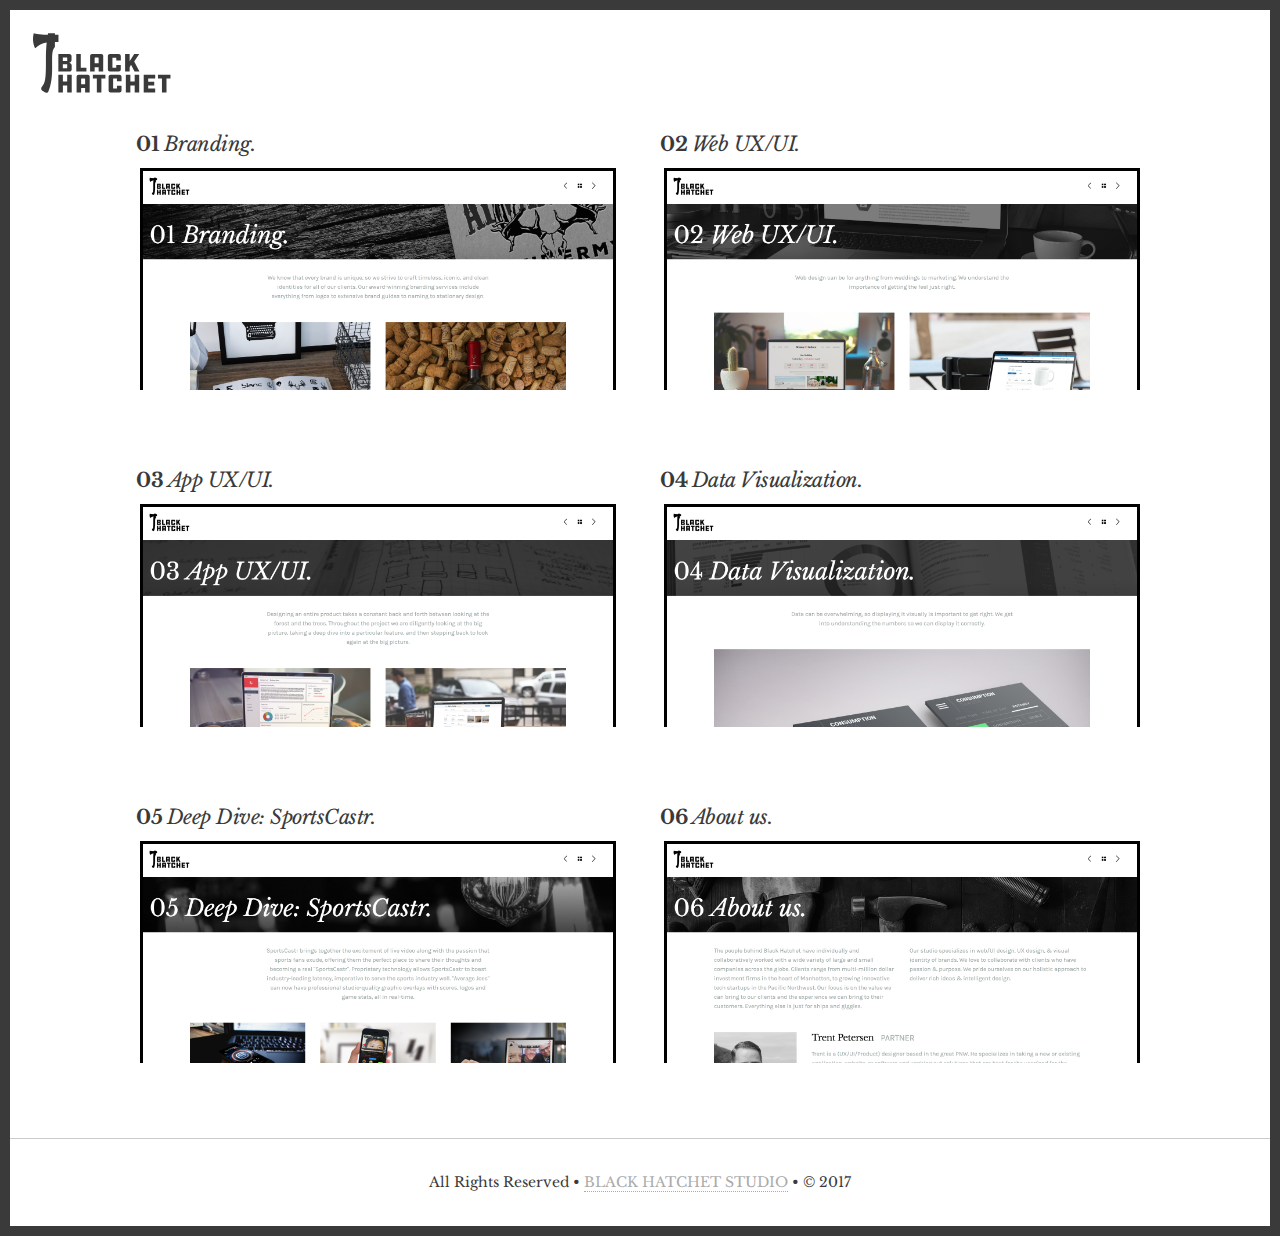
==== commit fa8f0aaf: "Color and copy updates" ====
--- a/index.html
+++ b/index.html
@@ -35,6 +35,10 @@
   <title>linkedin</title>
   <path d="M8 4.8c0 1.76-1.12 3.2-3.2 3.2-1.92 0-3.2-1.44-3.2-3.040 0-1.76 1.28-3.36 3.2-3.36s3.2 1.44 3.2 3.2zM1.6 30.4h6.4v-20.8h-6.4v20.8zM23.36 9.92c-3.36 0-5.28 1.92-6.080 3.2h-0.16l-0.32-2.72h-5.76c0 1.76 0.16 3.84 0.16 6.24v13.76h6.4v-11.36c0-0.64 0-1.12 0.16-1.6 0.48-1.12 1.28-2.56 3.040-2.56 2.24 0 3.2 1.92 3.2 4.48v11.040h6.4v-11.84c0-5.92-3.040-8.64-7.040-8.64z"></path>
   </symbol>
+  <symbol id="icon-logo" viewBox="0 0 74 32">
+  <title>logo</title>
+  <path d="M13.593 20.584v-9.444h5.82c0.030-0.003 0.066-0.004 0.101-0.004 0.639 0 1.157 0.518 1.157 1.157 0 0.013-0 0.027-0.001 0.040l0-0.002v2.099c-0.017 0.744-0.565 1.354-1.279 1.469l-0.009 0.001c0.867 0.208 1.358 0.796 1.358 1.429v2.058c0.001 0.018 0.002 0.040 0.002 0.061 0 0.633-0.513 1.146-1.146 1.146-0.040 0-0.079-0.002-0.118-0.006l0.005 0zM18.337 13.168c0-0.001 0-0.002 0-0.004 0-0.078-0.063-0.141-0.141-0.141-0 0-0 0-0 0h-2.195v1.957h2.195c0.001 0 0.003 0 0.005 0 0.076 0 0.138-0.062 0.138-0.138 0-0.005-0-0.010-0.001-0.016l0 0.001zM18.337 16.863c0-0.003 0-0.007 0-0.011 0-0.078-0.063-0.141-0.141-0.141-0 0-0 0-0 0h-2.195v2.084h2.195c0.003 0 0.008 0.001 0.012 0.001 0.072 0 0.13-0.058 0.13-0.13 0-0.004-0-0.008-0.001-0.012l0 0zM23.207 11.14h2.419v7.401h3.025v2.043h-5.444zM37.633 20.584h-2.437v-2.352h-2.14v2.352h-2.433v-8.339c-0.001-0.021-0.002-0.045-0.002-0.069 0-0.579 0.47-1.049 1.049-1.049 0.024 0 0.049 0.001 0.073 0.002l-0.003-0h4.8c0.021-0.001 0.045-0.002 0.069-0.002 0.58 0 1.049 0.47 1.049 1.049 0 0.024-0.001 0.049-0.002 0.072l0-0.003zM35.196 16.19v-2.839c0-0.167-0.141-0.279-0.335-0.279h-1.511c-0.003-0-0.007-0-0.011-0-0.155 0-0.281 0.125-0.283 0.279v2.839zM47.077 17.057v2.448c-0.002 0.597-0.486 1.080-1.083 1.080-0.012 0-0.023-0-0.035-0.001l0.002 0h-4.733c-0.006 0-0.012 0-0.019 0-0.586 0-1.060-0.475-1.060-1.060 0-0.007 0-0.013 0-0.020v0.001-7.304c0.006-0.589 0.485-1.064 1.075-1.064 0.001 0 0.003 0 0.004 0h4.744c0 0 0.001 0 0.001 0 0.598 0 1.086 0.47 1.115 1.062l0 0.003v2.434h-2.437v-1.313c0-0.001 0-0.001 0-0.002 0-0.075-0.054-0.137-0.126-0.15l-0.001-0h-1.779c-0.083 0.002-0.151 0.069-0.153 0.152v5.079c0.002 0.079 0.066 0.142 0.145 0.142 0.003 0 0.005-0 0.008-0h1.778c0.071-0.006 0.127-0.065 0.127-0.137 0-0.001-0-0.003-0-0.004v0-1.343zM54.437 20.584l-1.86-3.609-0.755 1.258v2.363h-2.434v-9.455h2.434v3.929l2.448-3.933h2.713l-2.727 4.093 2.839 5.343zM20.77 31.777h-2.433v-3.751h-2.307v3.751h-2.437v-9.451h2.433v3.609h2.307v-3.609h2.433zM30.381 31.777h-2.433v-2.352h-2.14v2.352h-2.433v-8.335c-0.001-0.021-0.002-0.045-0.002-0.069 0-0.579 0.47-1.049 1.049-1.049 0.024 0 0.049 0.001 0.073 0.002l-0.003-0h4.8c0.021-0.001 0.045-0.002 0.069-0.002 0.579 0 1.049 0.47 1.049 1.049 0 0.024-0.001 0.049-0.002 0.073l0-0.003zM27.948 27.382v-2.824c0-0.167-0.141-0.279-0.335-0.279h-1.511c-0.003-0-0.007-0-0.011-0-0.155 0-0.281 0.125-0.283 0.279v2.839zM38.82 22.326v2.043h-2.14v7.408h-2.448v-7.401h-2.128v-2.050zM47.468 28.246v2.448c-0.002 0.597-0.486 1.080-1.083 1.080-0.012 0-0.023-0-0.035-0.001l0.002 0h-4.733c-0.006 0-0.012 0-0.019 0-0.586 0-1.060-0.475-1.060-1.060 0-0.007 0-0.013 0-0.020v0.001-7.297c0.006-0.589 0.485-1.064 1.075-1.064 0.001 0 0.003 0 0.004 0h4.744c0 0 0.001 0 0.001 0 0.598 0 1.086 0.471 1.115 1.062l0 0.003v2.433h-2.456v-1.314c0-0.001 0-0.001 0-0.002 0-0.075-0.054-0.137-0.126-0.15l-0.001-0h-1.779c-0.083 0.002-0.151 0.069-0.153 0.152v5.079c0.002 0.079 0.066 0.142 0.145 0.142 0.003 0 0.005-0 0.008-0h1.778c0.071-0.006 0.127-0.065 0.127-0.137 0-0.001-0-0.003-0-0.004v0-1.343zM56.956 31.773h-2.434v-3.747h-2.307v3.751h-2.434v-9.451h2.434v3.609h2.307v-3.609h2.434zM59.364 22.326h6.169v2.028h-3.766v1.652h3.245v2.013h-3.245v1.708h3.751v2.050h-6.154zM73.719 22.326v2.043h-2.14v7.408h-2.433v-7.401h-2.14v-2.050zM11.754 0.871v-0.871h-3.661s-0.067 0.286-0.171 0.837c-4.945-0.16-7.55-0.837-7.55-0.837-1.176 5.072 0.819 8.104 0.819 8.104 1.605-1.638 3.719-2.772 6.085-3.147l0.062-0.008c-0.263 2.416-0.413 5.218-0.413 8.055 0 0.059 0 0.119 0 0.178l-0-0.009c0 8.231 0.067 12.651-1.686 14.884-1.28 1.63-1.012 2.296 0.268 3.126 1.667 1.079 2.419 1.008 2.701 0.212s2.050-4.465 2.050-12.045-0.249-10.128 1.488-11.877v-2.709h1.913v-3.892z"></path>
+  </symbol>
   </defs>
   </svg>
 <!-- SVG End -->
@@ -45,10 +49,7 @@
     <div class="row">
       <div class="four columns">
         <h2>
-          <a href="index.html"><img srcset="
-            img/BHlogo.png 1x, 
-            img/BHlogo@2x.png 2x
-          " alt="sales target app"></a>
+          <a href="index.html"><svg class="icon icon-logo"><use xlink:href="#icon-logo"></use></svg></a>
         </h2>
       </div>
       <!--<div class="eight columns">
--- a/css/styles.css
+++ b/css/styles.css
@@ -1104,8 +1104,8 @@
 –––––––––––––––––––––––––––––––––––––––––––––––––– */
 body {
   background: #fff;
-  /*border: 20px solid #000;*/
-  color: #000; }
+  /*border: 20px solid $color-dark;*/
+  color: #3a3a3a; }
 
 nav {
   margin: 1.5em 3em 0 1.5em; }
@@ -1119,13 +1119,15 @@
 
 nav h2 a img {
   border: none;
+  color: #3a3a3a;
   height: 60px;
-  -webkit-transition: border .3s;
-  -moz-transition: border .3s;
-  -o-transition: border .3s;
-  transition: border .3s; }
+  -webkit-transition: border color .3s;
+  -moz-transition: border color .3s;
+  -o-transition: border color .3s;
+  transition: border color .3s; }
   nav h2 a img:hover {
-    border: none; }
+    border: none;
+    color: #ee4938; }
 
 /* Grid Section
 –––––––––––––––––––––––––––––––––––––––––––––––––– */
@@ -1146,7 +1148,7 @@
   -o-transition: border .3s;
   transition: border .3s; }
   a img:hover {
-    border: 4px solid #000; }
+    border: 4px solid #ee4938; }
 
 .responsive-image {
   width: 100%;
@@ -1162,22 +1164,22 @@
   padding-bottom: 8px;
   text-align: center; }
   .contact a {
-    border-bottom: 1px dotted #000;
-    color: #000;
+    border-bottom: 1px dotted #ababab;
+    color: #ababab;
     text-decoration: none;
     -webkit-transition: color border-bottom .3s;
     -moz-transition: color .3s;
     -o-transition: color .3s;
     transition: color .3s; }
     .contact a:hover {
-      border-bottom: 1px dotted #000;
-      color: #fff; }
+      border-bottom: 1px dotted #ee4938;
+      color: #ee4938; }
 
 div.social a {
   border-bottom: none; }
 
 .icon {
-  color: #666;
+  color: #ababab;
   display: inline-block;
   font-size: 24px;
   width: 1em;
@@ -1191,24 +1193,37 @@
   -o-transition: color .3s;
   transition: color .3s; }
   .icon:hover {
-    color: #CF4647; }
+    color: #ee4938; }
   .icon:first-child {
     margin-right: 10px; }
   .icon:last-child {
     margin-left: 10px; }
 
+.icon.icon-logo {
+  color: #3a3a3a;
+  margin-left: 0;
+  margin-right: 0;
+  width: 138px;
+  height: 60px;
+  -webkit-transition: color .3s;
+  -moz-transition: color .3s;
+  -o-transition: color .3s;
+  transition: color .3s; }
+  .icon.icon-logo:hover {
+    color: #ee4938; }
+
 /* Project 01
 –––––––––––––––––––––––––––––––––––––––––––––––––– */
 body.p01 {
   /* background: #262C33;
   border: 20px solid #EA9215; */
-  color: #000;
+  color: #3a3a3a;
   	/* Article
   –––––––––––––––––––––––––––––––––––––––––––––––––– */
   	/* Footer
   –––––––––––––––––––––––––––––––––––––––––––––––––– */ }
   body.p01 h4 span {
-    color: #A5AFAD;
+    color: #ababab;
     font-family: "Karla", sans-serif;
     margin-left: 16px; }
   body.p01 h5 {
@@ -1221,17 +1236,17 @@
   body.p01 p {
     font-family: "Karla", sans-serif; }
   body.p01 article p {
-    color: #A5AFAD; }
+    color: #ababab; }
   body.p01 .icon {
     background: #fff;
-    color: #000;
+    color: #3a3a3a;
     -webkit-transition: color background .3s;
     -moz-transition: color background .3s;
     -o-transition: color background .3s;
     transition: color background .3s; }
     body.p01 .icon:hover {
-      background: #000;
-      color: #fff; }
+      /*background: $color-dark;*/
+      color: #ee4938; }
   body.p01 .branding {
     background: url(../img/01bg.png) center no-repeat #555;
     padding: 4em 3em 1em 1.5em; }
@@ -1308,7 +1323,7 @@
 /* Global
 –––––––––––––––––––––––––––––––––––––––––––––––––– */
 body {
-  border: 10px solid #000;
+  border: 10px solid #3a3a3a;
   font-family: 'Libre Baskerville', serif;
   font-weight: 400; }
 
@@ -1317,7 +1332,7 @@
 h3,
 h4,
 h6 {
-  color: #000; }
+  color: #3a3a3a; }
 
 h1 {
   font-size: 8rem; }
@@ -1335,22 +1350,16 @@
 
 a {
   background: #fff;
-  border-bottom: 1px dotted #000;
-  color: #000;
+  border-bottom: 1px dotted #3a3a3a;
+  color: #3a3a3a;
   text-decoration: none;
   -webkit-transition: color background border-bottom .3s;
   -moz-transition: color background border-bottom .3s;
   -o-transition: color background border-bottom .3s;
   transition: color background border-bottom .3s; }
   a:hover {
-    background: #000;
-    border-bottom: 1px dotted #000;
-    color: #000; }
-
-.link-dark {
-  color: #333; }
-
-.link-light {
-  color: #999; }
+    /*background: $color-dark;*/
+    border-bottom: 1px dotted #3a3a3a;
+    color: #ee4938; }
 
 /*# sourceMappingURL=styles.css.map */
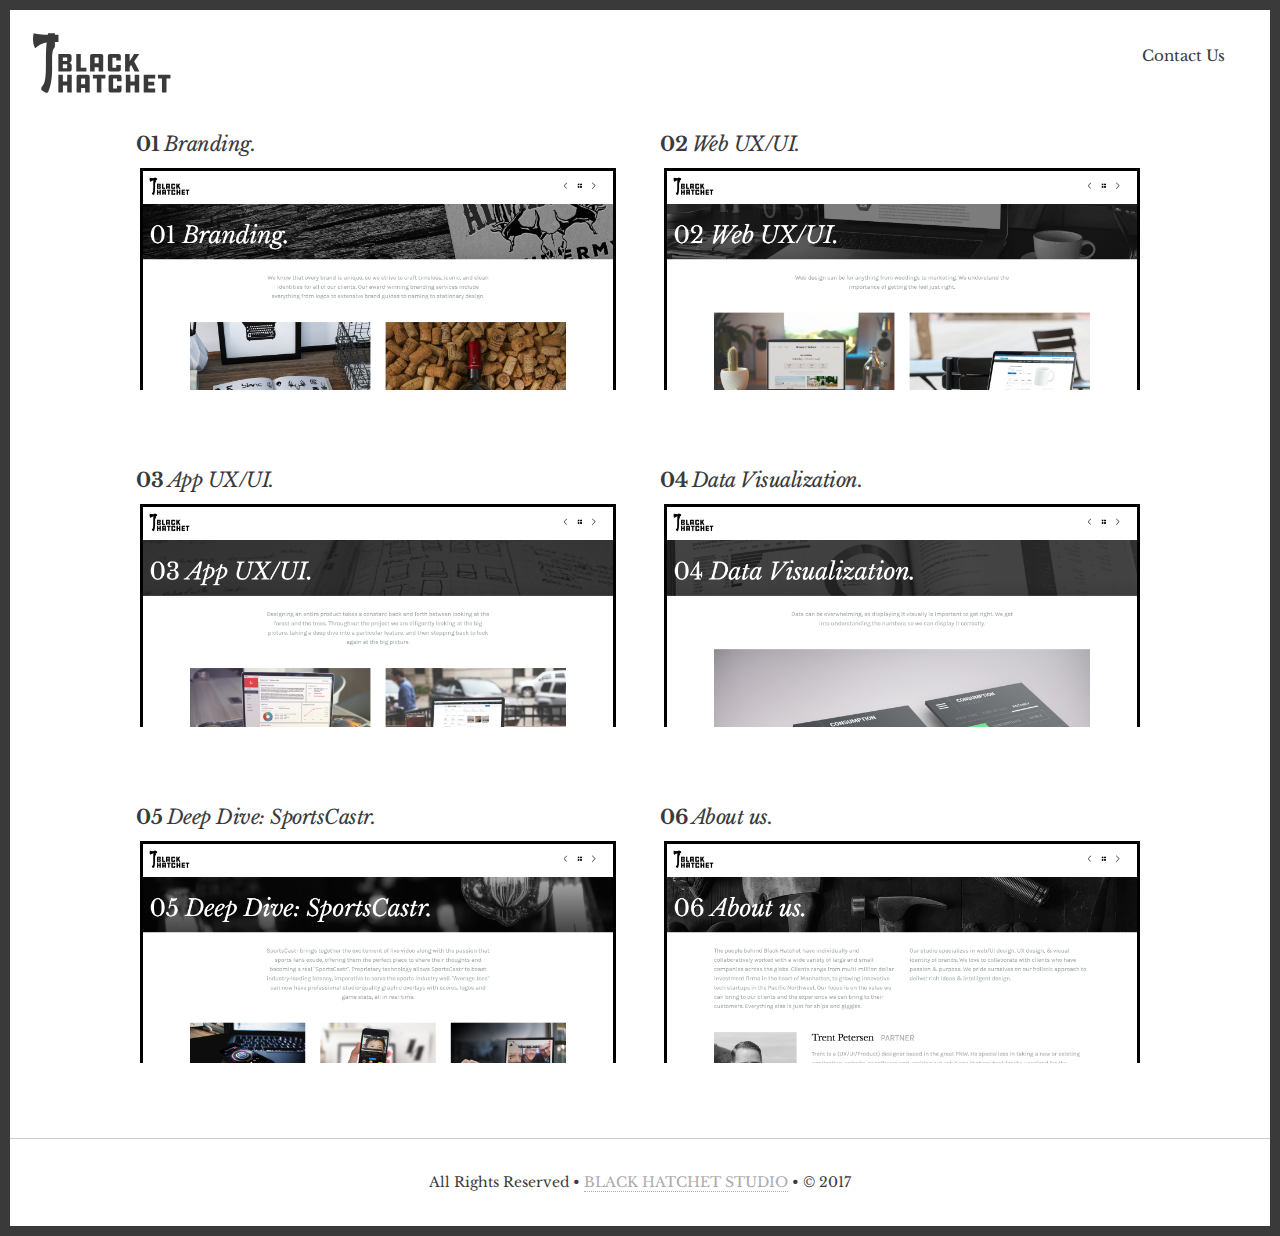
==== commit 8189726d: "Update: photos and contact" ====
--- a/index.html
+++ b/index.html
@@ -28,16 +28,20 @@
   <svg style="position: absolute; width: 0; height: 0; overflow: hidden;" version="1.1" xmlns="http://www.w3.org/2000/svg" xmlns:xlink="http://www.w3.org/1999/xlink">
   <defs>
   <symbol id="icon-instagram" viewBox="0 0 32 32">
-  <title>instagram</title>
-  <path d="M31.904 9.403c-0.029-1.402-0.299-2.733-0.771-3.964l0.027 0.080c-0.424-1.109-1.052-2.054-1.844-2.833l-0.001-0.001c-0.78-0.793-1.725-1.421-2.78-1.827l-0.054-0.018c-1.151-0.444-2.481-0.715-3.872-0.744l-0.012-0c-1.707-0.078-2.251-0.096-6.597-0.096s-4.89 0.018-6.597 0.096c-1.402 0.029-2.733 0.299-3.964 0.771l0.080-0.027c-1.109 0.424-2.054 1.052-2.833 1.844l-0.001 0.001c-0.793 0.78-1.421 1.725-1.827 2.78l-0.018 0.054c-0.444 1.151-0.715 2.481-0.744 3.872l-0 0.012c-0.078 1.707-0.096 2.251-0.096 6.597s0.018 4.89 0.096 6.597c0.029 1.402 0.299 2.733 0.771 3.964l-0.027-0.080c0.424 1.109 1.052 2.054 1.844 2.833l0.001 0.001c0.78 0.794 1.725 1.421 2.78 1.827l0.054 0.018c1.151 0.444 2.481 0.715 3.872 0.744l0.012 0c1.707 0.078 2.251 0.096 6.597 0.096s4.89-0.018 6.597-0.096c1.402-0.029 2.733-0.299 3.964-0.771l-0.080 0.027c2.156-0.85 3.83-2.524 4.66-4.624l0.019-0.055c0.444-1.151 0.715-2.481 0.744-3.872l0-0.012c0.078-1.707 0.096-2.251 0.096-6.597s-0.018-4.89-0.096-6.597zM29.024 22.465c-0.013 1.070-0.214 2.089-0.571 3.032l0.020-0.061c-0.55 1.4-1.637 2.486-3.001 3.024l-0.036 0.012c-0.882 0.337-1.901 0.538-2.965 0.551l-0.006 0c-1.687 0.077-2.193 0.093-6.465 0.093s-4.778-0.016-6.465-0.093c-1.070-0.013-2.089-0.214-3.032-0.571l0.061 0.020c-0.721-0.271-1.336-0.679-1.839-1.196l-0.001-0.001c-0.518-0.504-0.926-1.118-1.186-1.806l-0.011-0.034c-0.337-0.882-0.538-1.901-0.551-2.965l-0-0.006c-0.077-1.687-0.093-2.193-0.093-6.465s0.016-4.778 0.093-6.465c0.013-1.070 0.214-2.089 0.571-3.032l-0.020 0.061c0.271-0.721 0.679-1.336 1.196-1.839l0.001-0.001c0.504-0.518 1.118-0.926 1.806-1.186l0.034-0.011c0.882-0.337 1.901-0.538 2.965-0.551l0.006-0c1.687-0.077 2.193-0.093 6.465-0.093s4.778 0.016 6.465 0.093c1.070 0.013 2.089 0.214 3.032 0.571l-0.061-0.020c0.721 0.271 1.336 0.679 1.839 1.196l0.001 0.001c0.518 0.504 0.926 1.118 1.186 1.806l0.011 0.034c0.337 0.882 0.538 1.901 0.551 2.965l0 0.006c0.077 1.687 0.093 2.193 0.093 6.465s-0.016 4.778-0.093 6.465zM16 7.784c-4.538 0-8.216 3.679-8.216 8.216s3.679 8.216 8.216 8.216c4.538 0 8.216-3.679 8.216-8.216v0c-0-4.538-3.679-8.216-8.216-8.216v0zM16 21.333c-2.946 0-5.333-2.388-5.333-5.333s2.388-5.333 5.333-5.333c2.946 0 5.333 2.388 5.333 5.333v0c0 2.946-2.388 5.333-5.333 5.333v0zM26.461 7.459c0 1.060-0.86 1.92-1.92 1.92s-1.92-0.86-1.92-1.92c0-1.060 0.86-1.92 1.92-1.92v0c1.060 0 1.92 0.86 1.92 1.92v0z"></path>
+    <title>instagram</title>
+    <path d="M31.904 9.403c-0.029-1.402-0.299-2.733-0.771-3.964l0.027 0.080c-0.424-1.109-1.052-2.054-1.844-2.833l-0.001-0.001c-0.78-0.793-1.725-1.421-2.78-1.827l-0.054-0.018c-1.151-0.444-2.481-0.715-3.872-0.744l-0.012-0c-1.707-0.078-2.251-0.096-6.597-0.096s-4.89 0.018-6.597 0.096c-1.402 0.029-2.733 0.299-3.964 0.771l0.080-0.027c-1.109 0.424-2.054 1.052-2.833 1.844l-0.001 0.001c-0.793 0.78-1.421 1.725-1.827 2.78l-0.018 0.054c-0.444 1.151-0.715 2.481-0.744 3.872l-0 0.012c-0.078 1.707-0.096 2.251-0.096 6.597s0.018 4.89 0.096 6.597c0.029 1.402 0.299 2.733 0.771 3.964l-0.027-0.080c0.424 1.109 1.052 2.054 1.844 2.833l0.001 0.001c0.78 0.794 1.725 1.421 2.78 1.827l0.054 0.018c1.151 0.444 2.481 0.715 3.872 0.744l0.012 0c1.707 0.078 2.251 0.096 6.597 0.096s4.89-0.018 6.597-0.096c1.402-0.029 2.733-0.299 3.964-0.771l-0.080 0.027c2.156-0.85 3.83-2.524 4.66-4.624l0.019-0.055c0.444-1.151 0.715-2.481 0.744-3.872l0-0.012c0.078-1.707 0.096-2.251 0.096-6.597s-0.018-4.89-0.096-6.597zM29.024 22.465c-0.013 1.070-0.214 2.089-0.571 3.032l0.020-0.061c-0.55 1.4-1.637 2.486-3.001 3.024l-0.036 0.012c-0.882 0.337-1.901 0.538-2.965 0.551l-0.006 0c-1.687 0.077-2.193 0.093-6.465 0.093s-4.778-0.016-6.465-0.093c-1.070-0.013-2.089-0.214-3.032-0.571l0.061 0.020c-0.721-0.271-1.336-0.679-1.839-1.196l-0.001-0.001c-0.518-0.504-0.926-1.118-1.186-1.806l-0.011-0.034c-0.337-0.882-0.538-1.901-0.551-2.965l-0-0.006c-0.077-1.687-0.093-2.193-0.093-6.465s0.016-4.778 0.093-6.465c0.013-1.070 0.214-2.089 0.571-3.032l-0.020 0.061c0.271-0.721 0.679-1.336 1.196-1.839l0.001-0.001c0.504-0.518 1.118-0.926 1.806-1.186l0.034-0.011c0.882-0.337 1.901-0.538 2.965-0.551l0.006-0c1.687-0.077 2.193-0.093 6.465-0.093s4.778 0.016 6.465 0.093c1.070 0.013 2.089 0.214 3.032 0.571l-0.061-0.020c0.721 0.271 1.336 0.679 1.839 1.196l0.001 0.001c0.518 0.504 0.926 1.118 1.186 1.806l0.011 0.034c0.337 0.882 0.538 1.901 0.551 2.965l0 0.006c0.077 1.687 0.093 2.193 0.093 6.465s-0.016 4.778-0.093 6.465zM16 7.784c-4.538 0-8.216 3.679-8.216 8.216s3.679 8.216 8.216 8.216c4.538 0 8.216-3.679 8.216-8.216v0c-0-4.538-3.679-8.216-8.216-8.216v0zM16 21.333c-2.946 0-5.333-2.388-5.333-5.333s2.388-5.333 5.333-5.333c2.946 0 5.333 2.388 5.333 5.333v0c0 2.946-2.388 5.333-5.333 5.333v0zM26.461 7.459c0 1.060-0.86 1.92-1.92 1.92s-1.92-0.86-1.92-1.92c0-1.060 0.86-1.92 1.92-1.92v0c1.060 0 1.92 0.86 1.92 1.92v0z"></path>
   </symbol>
   <symbol id="icon-linkedin" viewBox="0 0 32 32">
-  <title>linkedin</title>
-  <path d="M8 4.8c0 1.76-1.12 3.2-3.2 3.2-1.92 0-3.2-1.44-3.2-3.040 0-1.76 1.28-3.36 3.2-3.36s3.2 1.44 3.2 3.2zM1.6 30.4h6.4v-20.8h-6.4v20.8zM23.36 9.92c-3.36 0-5.28 1.92-6.080 3.2h-0.16l-0.32-2.72h-5.76c0 1.76 0.16 3.84 0.16 6.24v13.76h6.4v-11.36c0-0.64 0-1.12 0.16-1.6 0.48-1.12 1.28-2.56 3.040-2.56 2.24 0 3.2 1.92 3.2 4.48v11.040h6.4v-11.84c0-5.92-3.040-8.64-7.040-8.64z"></path>
+    <title>linkedin</title>
+    <path d="M8 4.8c0 1.76-1.12 3.2-3.2 3.2-1.92 0-3.2-1.44-3.2-3.040 0-1.76 1.28-3.36 3.2-3.36s3.2 1.44 3.2 3.2zM1.6 30.4h6.4v-20.8h-6.4v20.8zM23.36 9.92c-3.36 0-5.28 1.92-6.080 3.2h-0.16l-0.32-2.72h-5.76c0 1.76 0.16 3.84 0.16 6.24v13.76h6.4v-11.36c0-0.64 0-1.12 0.16-1.6 0.48-1.12 1.28-2.56 3.040-2.56 2.24 0 3.2 1.92 3.2 4.48v11.040h6.4v-11.84c0-5.92-3.040-8.64-7.040-8.64z"></path>
   </symbol>
   <symbol id="icon-logo" viewBox="0 0 74 32">
-  <title>logo</title>
-  <path d="M13.593 20.584v-9.444h5.82c0.030-0.003 0.066-0.004 0.101-0.004 0.639 0 1.157 0.518 1.157 1.157 0 0.013-0 0.027-0.001 0.040l0-0.002v2.099c-0.017 0.744-0.565 1.354-1.279 1.469l-0.009 0.001c0.867 0.208 1.358 0.796 1.358 1.429v2.058c0.001 0.018 0.002 0.040 0.002 0.061 0 0.633-0.513 1.146-1.146 1.146-0.040 0-0.079-0.002-0.118-0.006l0.005 0zM18.337 13.168c0-0.001 0-0.002 0-0.004 0-0.078-0.063-0.141-0.141-0.141-0 0-0 0-0 0h-2.195v1.957h2.195c0.001 0 0.003 0 0.005 0 0.076 0 0.138-0.062 0.138-0.138 0-0.005-0-0.010-0.001-0.016l0 0.001zM18.337 16.863c0-0.003 0-0.007 0-0.011 0-0.078-0.063-0.141-0.141-0.141-0 0-0 0-0 0h-2.195v2.084h2.195c0.003 0 0.008 0.001 0.012 0.001 0.072 0 0.13-0.058 0.13-0.13 0-0.004-0-0.008-0.001-0.012l0 0zM23.207 11.14h2.419v7.401h3.025v2.043h-5.444zM37.633 20.584h-2.437v-2.352h-2.14v2.352h-2.433v-8.339c-0.001-0.021-0.002-0.045-0.002-0.069 0-0.579 0.47-1.049 1.049-1.049 0.024 0 0.049 0.001 0.073 0.002l-0.003-0h4.8c0.021-0.001 0.045-0.002 0.069-0.002 0.58 0 1.049 0.47 1.049 1.049 0 0.024-0.001 0.049-0.002 0.072l0-0.003zM35.196 16.19v-2.839c0-0.167-0.141-0.279-0.335-0.279h-1.511c-0.003-0-0.007-0-0.011-0-0.155 0-0.281 0.125-0.283 0.279v2.839zM47.077 17.057v2.448c-0.002 0.597-0.486 1.080-1.083 1.080-0.012 0-0.023-0-0.035-0.001l0.002 0h-4.733c-0.006 0-0.012 0-0.019 0-0.586 0-1.060-0.475-1.060-1.060 0-0.007 0-0.013 0-0.020v0.001-7.304c0.006-0.589 0.485-1.064 1.075-1.064 0.001 0 0.003 0 0.004 0h4.744c0 0 0.001 0 0.001 0 0.598 0 1.086 0.47 1.115 1.062l0 0.003v2.434h-2.437v-1.313c0-0.001 0-0.001 0-0.002 0-0.075-0.054-0.137-0.126-0.15l-0.001-0h-1.779c-0.083 0.002-0.151 0.069-0.153 0.152v5.079c0.002 0.079 0.066 0.142 0.145 0.142 0.003 0 0.005-0 0.008-0h1.778c0.071-0.006 0.127-0.065 0.127-0.137 0-0.001-0-0.003-0-0.004v0-1.343zM54.437 20.584l-1.86-3.609-0.755 1.258v2.363h-2.434v-9.455h2.434v3.929l2.448-3.933h2.713l-2.727 4.093 2.839 5.343zM20.77 31.777h-2.433v-3.751h-2.307v3.751h-2.437v-9.451h2.433v3.609h2.307v-3.609h2.433zM30.381 31.777h-2.433v-2.352h-2.14v2.352h-2.433v-8.335c-0.001-0.021-0.002-0.045-0.002-0.069 0-0.579 0.47-1.049 1.049-1.049 0.024 0 0.049 0.001 0.073 0.002l-0.003-0h4.8c0.021-0.001 0.045-0.002 0.069-0.002 0.579 0 1.049 0.47 1.049 1.049 0 0.024-0.001 0.049-0.002 0.073l0-0.003zM27.948 27.382v-2.824c0-0.167-0.141-0.279-0.335-0.279h-1.511c-0.003-0-0.007-0-0.011-0-0.155 0-0.281 0.125-0.283 0.279v2.839zM38.82 22.326v2.043h-2.14v7.408h-2.448v-7.401h-2.128v-2.050zM47.468 28.246v2.448c-0.002 0.597-0.486 1.080-1.083 1.080-0.012 0-0.023-0-0.035-0.001l0.002 0h-4.733c-0.006 0-0.012 0-0.019 0-0.586 0-1.060-0.475-1.060-1.060 0-0.007 0-0.013 0-0.020v0.001-7.297c0.006-0.589 0.485-1.064 1.075-1.064 0.001 0 0.003 0 0.004 0h4.744c0 0 0.001 0 0.001 0 0.598 0 1.086 0.471 1.115 1.062l0 0.003v2.433h-2.456v-1.314c0-0.001 0-0.001 0-0.002 0-0.075-0.054-0.137-0.126-0.15l-0.001-0h-1.779c-0.083 0.002-0.151 0.069-0.153 0.152v5.079c0.002 0.079 0.066 0.142 0.145 0.142 0.003 0 0.005-0 0.008-0h1.778c0.071-0.006 0.127-0.065 0.127-0.137 0-0.001-0-0.003-0-0.004v0-1.343zM56.956 31.773h-2.434v-3.747h-2.307v3.751h-2.434v-9.451h2.434v3.609h2.307v-3.609h2.434zM59.364 22.326h6.169v2.028h-3.766v1.652h3.245v2.013h-3.245v1.708h3.751v2.050h-6.154zM73.719 22.326v2.043h-2.14v7.408h-2.433v-7.401h-2.14v-2.050zM11.754 0.871v-0.871h-3.661s-0.067 0.286-0.171 0.837c-4.945-0.16-7.55-0.837-7.55-0.837-1.176 5.072 0.819 8.104 0.819 8.104 1.605-1.638 3.719-2.772 6.085-3.147l0.062-0.008c-0.263 2.416-0.413 5.218-0.413 8.055 0 0.059 0 0.119 0 0.178l-0-0.009c0 8.231 0.067 12.651-1.686 14.884-1.28 1.63-1.012 2.296 0.268 3.126 1.667 1.079 2.419 1.008 2.701 0.212s2.050-4.465 2.050-12.045-0.249-10.128 1.488-11.877v-2.709h1.913v-3.892z"></path>
+    <title>logo</title>
+    <path d="M13.593 20.584v-9.444h5.82c0.030-0.003 0.066-0.004 0.101-0.004 0.639 0 1.157 0.518 1.157 1.157 0 0.013-0 0.027-0.001 0.040l0-0.002v2.099c-0.017 0.744-0.565 1.354-1.279 1.469l-0.009 0.001c0.867 0.208 1.358 0.796 1.358 1.429v2.058c0.001 0.018 0.002 0.040 0.002 0.061 0 0.633-0.513 1.146-1.146 1.146-0.040 0-0.079-0.002-0.118-0.006l0.005 0zM18.337 13.168c0-0.001 0-0.002 0-0.004 0-0.078-0.063-0.141-0.141-0.141-0 0-0 0-0 0h-2.195v1.957h2.195c0.001 0 0.003 0 0.005 0 0.076 0 0.138-0.062 0.138-0.138 0-0.005-0-0.010-0.001-0.016l0 0.001zM18.337 16.863c0-0.003 0-0.007 0-0.011 0-0.078-0.063-0.141-0.141-0.141-0 0-0 0-0 0h-2.195v2.084h2.195c0.003 0 0.008 0.001 0.012 0.001 0.072 0 0.13-0.058 0.13-0.13 0-0.004-0-0.008-0.001-0.012l0 0zM23.207 11.14h2.419v7.401h3.025v2.043h-5.444zM37.633 20.584h-2.437v-2.352h-2.14v2.352h-2.433v-8.339c-0.001-0.021-0.002-0.045-0.002-0.069 0-0.579 0.47-1.049 1.049-1.049 0.024 0 0.049 0.001 0.073 0.002l-0.003-0h4.8c0.021-0.001 0.045-0.002 0.069-0.002 0.58 0 1.049 0.47 1.049 1.049 0 0.024-0.001 0.049-0.002 0.072l0-0.003zM35.196 16.19v-2.839c0-0.167-0.141-0.279-0.335-0.279h-1.511c-0.003-0-0.007-0-0.011-0-0.155 0-0.281 0.125-0.283 0.279v2.839zM47.077 17.057v2.448c-0.002 0.597-0.486 1.080-1.083 1.080-0.012 0-0.023-0-0.035-0.001l0.002 0h-4.733c-0.006 0-0.012 0-0.019 0-0.586 0-1.060-0.475-1.060-1.060 0-0.007 0-0.013 0-0.020v0.001-7.304c0.006-0.589 0.485-1.064 1.075-1.064 0.001 0 0.003 0 0.004 0h4.744c0 0 0.001 0 0.001 0 0.598 0 1.086 0.47 1.115 1.062l0 0.003v2.434h-2.437v-1.313c0-0.001 0-0.001 0-0.002 0-0.075-0.054-0.137-0.126-0.15l-0.001-0h-1.779c-0.083 0.002-0.151 0.069-0.153 0.152v5.079c0.002 0.079 0.066 0.142 0.145 0.142 0.003 0 0.005-0 0.008-0h1.778c0.071-0.006 0.127-0.065 0.127-0.137 0-0.001-0-0.003-0-0.004v0-1.343zM54.437 20.584l-1.86-3.609-0.755 1.258v2.363h-2.434v-9.455h2.434v3.929l2.448-3.933h2.713l-2.727 4.093 2.839 5.343zM20.77 31.777h-2.433v-3.751h-2.307v3.751h-2.437v-9.451h2.433v3.609h2.307v-3.609h2.433zM30.381 31.777h-2.433v-2.352h-2.14v2.352h-2.433v-8.335c-0.001-0.021-0.002-0.045-0.002-0.069 0-0.579 0.47-1.049 1.049-1.049 0.024 0 0.049 0.001 0.073 0.002l-0.003-0h4.8c0.021-0.001 0.045-0.002 0.069-0.002 0.579 0 1.049 0.47 1.049 1.049 0 0.024-0.001 0.049-0.002 0.073l0-0.003zM27.948 27.382v-2.824c0-0.167-0.141-0.279-0.335-0.279h-1.511c-0.003-0-0.007-0-0.011-0-0.155 0-0.281 0.125-0.283 0.279v2.839zM38.82 22.326v2.043h-2.14v7.408h-2.448v-7.401h-2.128v-2.050zM47.468 28.246v2.448c-0.002 0.597-0.486 1.080-1.083 1.080-0.012 0-0.023-0-0.035-0.001l0.002 0h-4.733c-0.006 0-0.012 0-0.019 0-0.586 0-1.060-0.475-1.060-1.060 0-0.007 0-0.013 0-0.020v0.001-7.297c0.006-0.589 0.485-1.064 1.075-1.064 0.001 0 0.003 0 0.004 0h4.744c0 0 0.001 0 0.001 0 0.598 0 1.086 0.471 1.115 1.062l0 0.003v2.433h-2.456v-1.314c0-0.001 0-0.001 0-0.002 0-0.075-0.054-0.137-0.126-0.15l-0.001-0h-1.779c-0.083 0.002-0.151 0.069-0.153 0.152v5.079c0.002 0.079 0.066 0.142 0.145 0.142 0.003 0 0.005-0 0.008-0h1.778c0.071-0.006 0.127-0.065 0.127-0.137 0-0.001-0-0.003-0-0.004v0-1.343zM56.956 31.773h-2.434v-3.747h-2.307v3.751h-2.434v-9.451h2.434v3.609h2.307v-3.609h2.434zM59.364 22.326h6.169v2.028h-3.766v1.652h3.245v2.013h-3.245v1.708h3.751v2.050h-6.154zM73.719 22.326v2.043h-2.14v7.408h-2.433v-7.401h-2.14v-2.050zM11.754 0.871v-0.871h-3.661s-0.067 0.286-0.171 0.837c-4.945-0.16-7.55-0.837-7.55-0.837-1.176 5.072 0.819 8.104 0.819 8.104 1.605-1.638 3.719-2.772 6.085-3.147l0.062-0.008c-0.263 2.416-0.413 5.218-0.413 8.055 0 0.059 0 0.119 0 0.178l-0-0.009c0 8.231 0.067 12.651-1.686 14.884-1.28 1.63-1.012 2.296 0.268 3.126 1.667 1.079 2.419 1.008 2.701 0.212s2.050-4.465 2.050-12.045-0.249-10.128 1.488-11.877v-2.709h1.913v-3.892z"></path>
+  </symbol>
+  <symbol id="icon-close" viewBox="0 0 32 32">
+    <title>close</title>
+    <path d="M27.665 6.276l-1.887-1.885-9.723 9.724-9.724-9.724-1.887 1.885 9.724 9.724-9.724 9.724 1.887 1.885 9.724-9.724 9.723 9.724 1.887-1.885-9.724-9.724z"></path>
   </symbol>
   </defs>
   </svg>
@@ -46,15 +50,45 @@
 
 <!-- Header Start -->
     <nav>
-    <div class="row">
-      <div class="four columns">
-        <h2>
-          <a href="index.html"><svg class="icon icon-logo"><use xlink:href="#icon-logo"></use></svg></a>
-        </h2>
-      </div>
-      <!--<div class="eight columns">
-        <p>Our studio specializes in web/UI design, UX design, & visual identity of brands. We love to collaborate with clients who have passion & purpose. We pride ourselves on our holistic approach to deliver rich ideas & intelligent design. Reach out to discuss developing something great: <a href="mailto:trent@redtimberdesign.com">trent@redtimberdesign.com</a></p>
-      </div>-->
+      <div class="row">
+      
+        <div class="seven columns">
+          <h2>
+            <a href="index.html"><svg class="icon icon-logo"><use xlink:href="#icon-logo"></use></svg></a>
+          </h2>
+        </div>
+
+      
+        <div class="five columns">
+          <a class="btn btn-default" href="#" data-featherlight="#fl1">Contact Us</a>
+
+          <div class="lightbox" id="fl1">
+            <h5>Contact Us</h5>
+            <h6>Fill out this form, or drop us a line. We look forward to hearing from you.</h6>
+            <h6>contact@blackhatchet.studio</h6>
+            <br>
+            <div id="contact-area">
+              <form method="post" action="contactengine.php">
+                <div class="row">
+                  <div class="six columns">
+                    <label for="Name">Your Name</label>
+                    <input class="u-full-width" type="text" placeholder="Your Name" name="Name" id="Name">
+                  </div>
+                  <div class="six columns">
+                    <label for="Email">Your email</label>
+                    <input class="u-full-width" type="email" placeholder="email@domain.com" name="Email" id="Email">
+                  </div>
+                </div>
+                <label for="Message">Message</label>
+                <textarea class="u-full-width" placeholder="Hi Black Hatchet…" name="Message" id="Message"></textarea>
+                <input class="button" type="submit" name="submit" value="Submit">
+              </form>
+            </div>
+          </div>
+
+        </div>
+      
+
       </div>
     </nav>
 <!-- Header End -->
@@ -75,7 +109,7 @@
         </a>
       </div>
 
-      <div class="six columns">
+      <div class="six columns grid-row-second">
         <a href="02.html">
           <div class="grid-page">
             <h5>02 <span>Web UX/UI.</span></h5>
@@ -87,7 +121,7 @@
     </div>
 
 
-    <div class="row margin-top-8x">
+    <div class="row grid-row">
 
       <div class="six columns">
         <a href="03.html">
@@ -98,7 +132,7 @@
         </a>
       </div>
 
-      <div class="six columns">
+      <div class="six columns grid-row-second">
         <a href="04.html">
           <div class="grid-page">
             <h5>04 <span>Data Visualization.</span></h5>
@@ -110,7 +144,7 @@
     </div>
 
 
-    <div class="row margin-top-8x">
+    <div class="row grid-row">
 
       <div class="six columns">
         <a href="05.html">
@@ -121,7 +155,7 @@
         </a>
       </div>
 
-      <div class="six columns">
+      <div class="six columns grid-row-second">
         <a href="06.html">
           <div class="grid-page">
             <h5>06 <span>About us.</span></h5>
@@ -145,17 +179,15 @@
       <div class="row contact">
         <p>All Rights Reserved &#8226; <a href="http://blackhatchet.studio">BLACK HATCHET STUDIO</a> &#8226; &#169; 2017
         </p>
-        <!--
-        <div class="social">
-          <a href="https://www.instagram.com/trenthp/"><svg class="icon icon-instagram"><use xlink:href="#icon-instagram"></use></svg></a>
-          <a href="https://www.linkedin.com/in/trenthp/"><svg class="icon icon-linkedin"><use xlink:href="#icon-linkedin"></use></svg></a>
-        </div>
-        -->
       </div>
     </div>
   </footer>
 <!-- Footer Start -->
 
 
+  <script src="js/jquery-1.7.0.min.js"></script>
+  <script type="text/javascript" src="js/featherlight.js"></script>
+  
+
 </body>
 </html>--- a/css/styles.css
+++ b/css/styles.css
@@ -699,7 +699,8 @@
 textarea {
   min-height: 65px;
   padding-top: 6px;
-  padding-bottom: 6px; }
+  padding-bottom: 6px;
+  background: #fff; }
 
 input[type="email"]:focus,
 input[type="number"]:focus,
@@ -1098,6 +1099,129 @@
 .padding-left-8x {
   padding-left: 64px; }
 
+/**
+ * Featherlight – ultra slim jQuery lightbox
+ * Version 1.7.1 - http://noelboss.github.io/featherlight/
+ *
+ * Copyright 2017, Noël Raoul Bossart (http://www.noelboss.com)
+ * MIT Licensed.
+**/
+@media all {
+  .lightbox {
+    display: none; }
+
+  .featherlight {
+    display: none;
+    /* dimensions: spanning the background from edge to edge */
+    position: fixed;
+    top: 0;
+    right: 0;
+    bottom: 0;
+    left: 0;
+    z-index: 2147483647;
+    /* z-index needs to be >= elements on the site. */
+    /* position: centering content */
+    text-align: center;
+    /* insures that the ::before pseudo element doesn't force wrap with fixed width content; */
+    white-space: nowrap;
+    /* styling */
+    cursor: pointer;
+    background: #333;
+    /* IE8 "hack" for nested featherlights */
+    background: transparent; }
+
+  /* support for nested featherlights. Does not work in IE8 (use JS to fix) */
+  .featherlight:last-of-type {
+    background: rgba(255, 255, 255, 0.97); }
+
+  .featherlight:before {
+    /* position: trick to center content vertically */
+    content: '';
+    display: inline-block;
+    height: 100%;
+    vertical-align: middle; }
+
+  .featherlight .featherlight-content {
+    /* make content container for positioned elements (close button) */
+    position: relative;
+    /* position: centering vertical and horizontal */
+    text-align: left;
+    margin-top: 6%;
+    display: inline-block;
+    /* dimensions: cut off images */
+    overflow: auto;
+    padding: 25px 25px 0;
+    border-bottom: 25px solid transparent;
+    /* dimensions: handling large content */
+    margin-left: 5%;
+    margin-right: 5%;
+    max-height: 95%;
+    width: 50%;
+    /* styling */
+    cursor: auto;
+    /* reset white-space wrapping */
+    white-space: normal; }
+
+  /* contains the content */
+  .featherlight .featherlight-inner {
+    /* make sure its visible */
+    display: block; }
+
+  .featherlight .featherlight-close-icon {
+    /* position: centering vertical and horizontal */
+    position: absolute;
+    z-index: 9999;
+    top: 0;
+    right: 0;
+    /* dimensions: 25px x 25px */
+    line-height: 25px;
+    width: 25px;
+    /* styling */
+    cursor: pointer;
+    text-align: center;
+    font-family: Arial, sans-serif;
+    background: #fff;
+    /* Set the background in case it overlaps the content */
+    background: rgba(255, 255, 255, 0.3);
+    color: #000;
+    border: none;
+    padding: 0; }
+
+  /* See http://stackoverflow.com/questions/16077341/how-to-reset-all-default-styles-of-the-html5-button-element */
+  .featherlight .featherlight-close-icon::-moz-focus-inner {
+    border: 0;
+    padding: 0; }
+
+  .featherlight .featherlight-image {
+    /* styling */
+    width: 100%; }
+
+  .featherlight-iframe .featherlight-content {
+    /* removed the border for image croping since iframe is edge to edge */
+    border-bottom: 0;
+    padding: 0;
+    -webkit-overflow-scrolling: touch;
+    overflow-y: scroll; }
+
+  .featherlight iframe {
+    /* styling */
+    border: none; }
+
+  .featherlight * {
+    /* See https://github.com/noelboss/featherlight/issues/42 */
+    -webkit-box-sizing: border-box;
+    -moz-box-sizing: border-box;
+    box-sizing: border-box; } }
+/* handling phones and small screens */
+@media only screen and (max-width: 1024px) {
+  .featherlight .featherlight-content {
+    /* dimensions: maximize lightbox with for small screens */
+    margin-left: 0;
+    margin-right: 0;
+    max-height: 98%;
+    width: 90%;
+    padding: 10px 10px 0;
+    border-bottom: 10px solid transparent; } }
 /* Variables
 –––––––––––––––––––––––––––––––––––––––––––––––––– */
 /* Header
@@ -1127,7 +1251,7 @@
   transition: border color .3s; }
   nav h2 a img:hover {
     border: none;
-    color: #ee4938; }
+    color: #DBA93A; }
 
 /* Grid Section
 –––––––––––––––––––––––––––––––––––––––––––––––––– */
@@ -1148,12 +1272,19 @@
   -o-transition: border .3s;
   transition: border .3s; }
   a img:hover {
-    border: 4px solid #ee4938; }
+    border: 4px solid #DBA93A; }
 
 .responsive-image {
   width: 100%;
   background-size: 100% 100%; }
 
+.grid-row {
+  margin-top: 64px; }
+
+@media (max-width: 550px) {
+  .grid-row,
+  .grid-row-second {
+    margin-top: 40px; } }
 /* Footer
 –––––––––––––––––––––––––––––––––––––––––––––––––– */
 footer {
@@ -1172,14 +1303,14 @@
     -o-transition: color .3s;
     transition: color .3s; }
     .contact a:hover {
-      border-bottom: 1px dotted #ee4938;
-      color: #ee4938; }
+      border-bottom: 1px dotted #DBA93A;
+      color: #DBA93A; }
 
 div.social a {
   border-bottom: none; }
 
 .icon {
-  color: #ababab;
+  color: #3a3a3a;
   display: inline-block;
   font-size: 24px;
   width: 1em;
@@ -1193,14 +1324,13 @@
   -o-transition: color .3s;
   transition: color .3s; }
   .icon:hover {
-    color: #ee4938; }
+    color: #DBA93A; }
   .icon:first-child {
     margin-right: 10px; }
   .icon:last-child {
     margin-left: 10px; }
 
 .icon.icon-logo {
-  color: #3a3a3a;
   margin-left: 0;
   margin-right: 0;
   width: 138px;
@@ -1210,7 +1340,7 @@
   -o-transition: color .3s;
   transition: color .3s; }
   .icon.icon-logo:hover {
-    color: #ee4938; }
+    color: #DBA93A; }
 
 /* Project 01
 –––––––––––––––––––––––––––––––––––––––––––––––––– */
@@ -1237,6 +1367,10 @@
     font-family: "Karla", sans-serif; }
   body.p01 article p {
     color: #ababab; }
+  body.p01 .btn {
+    margin-right: 3rem; }
+  body.p01 .five .btn {
+    vertical-align: middle; }
   body.p01 .icon {
     background: #fff;
     color: #3a3a3a;
@@ -1246,7 +1380,7 @@
     transition: color background .3s; }
     body.p01 .icon:hover {
       /*background: $color-dark;*/
-      color: #ee4938; }
+      color: #DBA93A; }
   body.p01 .branding {
     background: url(../img/01bg.png) center no-repeat #555;
     padding: 4em 3em 1em 1.5em; }
@@ -1277,19 +1411,6 @@
     padding: 4em 3em 1em 1.5em; }
     body.p01 .about span {
       font-style: italic; }
-  body.p01 nav a {
-    border-bottom: none; }
-    body.p01 nav a:hover {
-      background: none;
-      border-bottom: none; }
-  body.p01 nav .five {
-    margin-top: 1%;
-    text-align: right; }
-  @media (max-width: 550px) {
-    body.p01 nav,
-    body.p01 nav .five {
-      text-align: center;
-      margin-bottom: 16px; } }
   body.p01 h1 {
     color: #fff; }
   body.p01 .article01 {
@@ -1312,11 +1433,23 @@
         font-weight: 700; }
     body.p01 .article01 .approach,
     body.p01 .article01 .result {
-      margin-top: 48px;
-      margin-bottom: 48px; }
+      margin-top: 40px;
+      margin-bottom: 40px; }
     body.p01 .article01 .contributions {
       margin-top: 64px;
       margin-bottom: 32px; }
+    @media (max-width: 1200px) {
+      body.p01 .article01 .section-description {
+        min-width: 100%; }
+      body.p01 .article01 .approach,
+      body.p01 .article01 .result {
+        margin-top: 24px;
+        margin-bottom: 24px; } }
+    @media (max-width: 1200px) {
+      body.p01 .article01 .approach,
+      body.p01 .article01 .result {
+        margin-top: 8px;
+        margin-bottom: 8px; } }
   body.p01 footer p {
     font-family: "Libre Baskerville", serif; }
 
@@ -1346,6 +1479,10 @@
 h5 {
   font-size: 2rem;
   font-weight: 700;
+  margin-bottom: .5rem; }
+
+h6 {
+  font-family: "Karla", sans-serif;
   margin-bottom: .5rem; }
 
 a {
@@ -1360,6 +1497,107 @@
   a:hover {
     /*background: $color-dark;*/
     border-bottom: 1px dotted #3a3a3a;
-    color: #ee4938; }
+    color: #DBA93A; }
+
+nav a {
+  border-bottom: none; }
+  nav a:hover {
+    background: none;
+    border-bottom: none; }
+
+nav .five,
+nav .two {
+  margin-top: 1%;
+  text-align: right; }
+
+@media (max-width: 550px) {
+  nav,
+  nav .five {
+    text-align: center;
+    margin-bottom: 16px; } }
+.contact-btn {
+  background-color: #fff;
+  text-decoration: none; }
+
+nav .one a {
+  border-bottom: none; }
+
+input[type="email"]:focus,
+input[type="number"]:focus,
+input[type="search"]:focus,
+input[type="text"]:focus,
+input[type="tel"]:focus,
+input[type="url"]:focus,
+input[type="password"]:focus,
+input:focus,
+textarea:focus,
+select:focus {
+  border: 1px solid #DBA93A;
+  outline: 0; }
+
+.button,
+button,
+input[type="submit"],
+input[type="reset"],
+input[type="button"] {
+  display: inline-block;
+  height: 46px;
+  padding: 0 30px;
+  color: #DBA93A;
+  text-align: center;
+  font-family: "Karla", sans-serif;
+  font-size: 1.5rem;
+  font-weight: 600;
+  line-height: 38px;
+  letter-spacing: .1rem;
+  text-transform: uppercase;
+  text-decoration: none;
+  white-space: nowrap;
+  width: 100%;
+  background-color: #fff;
+  border-radius: 0;
+  border: 1px solid #DBA93A;
+  cursor: pointer;
+  box-sizing: border-box;
+  -webkit-transition: color background .3s;
+  -moz-transition: color background .3s;
+  -o-transition: color background .3s;
+  transition: color background .3s; }
+  .button:hover,
+  button:hover,
+  input[type="submit"]:hover,
+  input[type="reset"]:hover,
+  input[type="button"]:hover {
+    background: #DBA93A;
+    border: none;
+    color: #fff; }
+
+label,
+legend {
+  display: block;
+  margin-bottom: .5rem;
+  font-weight: normal; }
+
+input[type="email"],
+input[type="number"],
+input[type="search"],
+input[type="text"],
+input[type="tel"],
+input[type="url"],
+input[type="password"],
+textarea,
+select {
+  height: 38px;
+  padding: 6px 10px;
+  /* The 6px vertically centers text on FF, ignored by Webkit */
+  background-color: #fff;
+  border: 1px solid #D1D1D1;
+  border-radius: 0;
+  box-shadow: none;
+  box-sizing: border-box; }
+
+.thanks {
+  height: 100vh;
+  text-align: center; }
 
 /*# sourceMappingURL=styles.css.map */
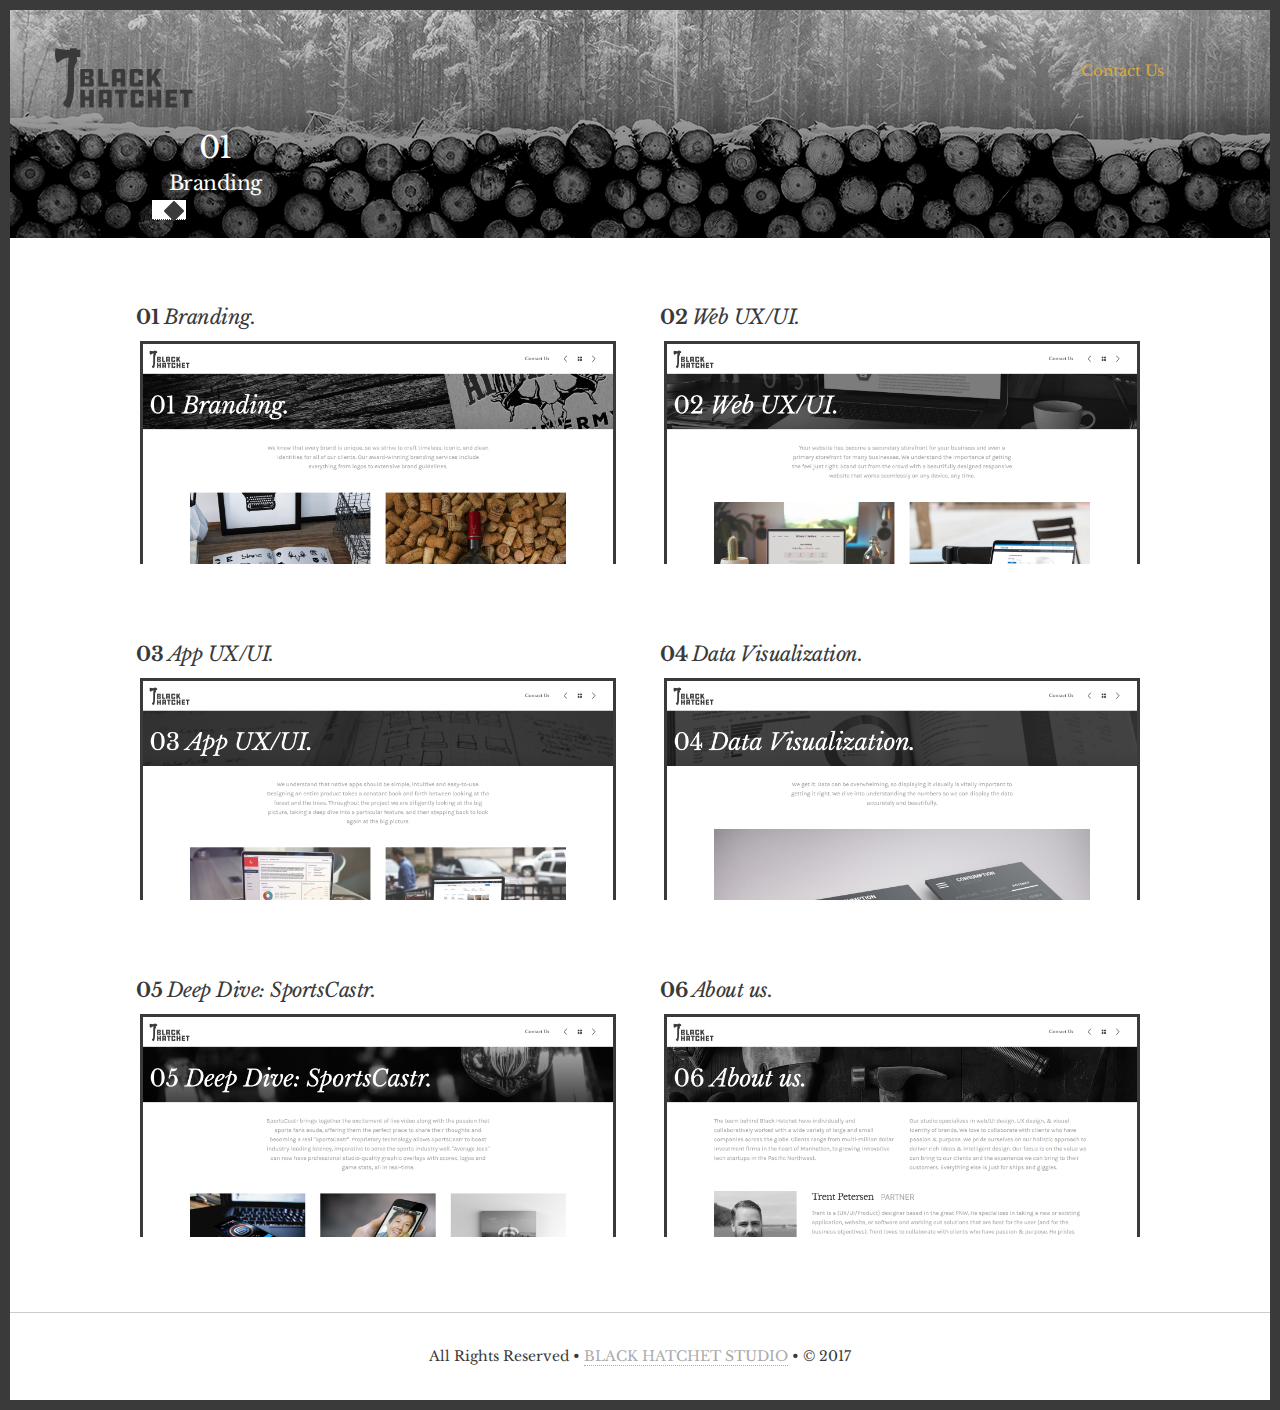
==== commit 3fdcfbe3: "Start of landing header" ====
--- a/index.html
+++ b/index.html
@@ -43,12 +43,18 @@
     <title>close</title>
     <path d="M27.665 6.276l-1.887-1.885-9.723 9.724-9.724-9.724-1.887 1.885 9.724 9.724-9.724 9.724 1.887 1.885 9.724-9.724 9.723 9.724 1.887-1.885-9.724-9.724z"></path>
   </symbol>
+  <symbol id="icon-diamond" viewBox="0 0 32 32">
+  <title>diamond</title>
+  <path d="M28.947 15.053l-12-12c-0.241-0.24-0.573-0.388-0.94-0.388s-0.699 0.148-0.94 0.388l-12 12c-0.24 0.241-0.388 0.573-0.388 0.94s0.148 0.699 0.388 0.94l12 12c0.241 0.24 0.573 0.388 0.94 0.388s0.699-0.148 0.94-0.388l12-12c0.24-0.241 0.388-0.573 0.388-0.94s-0.148-0.699-0.388-0.94l0 0z"></path>
+  </symbol>
   </defs>
   </svg>
 <!-- SVG End -->
 
 
 <!-- Header Start -->
+    <header>
+    <div class="row landing">
     <nav>
       <div class="row">
       
@@ -65,7 +71,7 @@
           <div class="lightbox" id="fl1">
             <h5>Contact Us</h5>
             <h6>Fill out this form, or drop us a line. We look forward to hearing from you.</h6>
-            <h6>contact@blackhatchet.studio</h6>
+            <h6><strong>contact@blackhatchet.studio</strong></h6>
             <br>
             <div id="contact-area">
               <form method="post" action="contactengine.php">
@@ -91,6 +97,24 @@
 
       </div>
     </nav>
+
+
+      <div class="container">
+        <div class="row">
+          <div class="two columns headernav">
+            <a href="">
+              <h4>01</h4>
+              <h5>Branding</h5>
+              <svg class="icon icon-diamond"><use xlink:href="#icon-diamond"></use></svg>
+            </a>
+          </div>
+        </div>
+      </div>
+
+
+    </div>
+
+  </header>
 <!-- Header End -->
 
 
@@ -98,7 +122,7 @@
 <!-- Portfolio Grid Start -->
   <article class="container margin-bottom-8x">
     
-    <div class="row margin-top-2x">
+    <div class="row margin-top-8x">
 
       <div class="six columns">
         <a href="01.html">
--- a/css/styles.css
+++ b/css/styles.css
@@ -1241,6 +1241,9 @@
 p {
   font-size: 1.4rem; }
 
+nav h2 a {
+  background: none; }
+
 nav h2 a img {
   border: none;
   color: #3a3a3a;
@@ -1252,6 +1255,31 @@
   nav h2 a img:hover {
     border: none;
     color: #DBA93A; }
+
+.landing {
+  background: url(../img/indexbg.png) center no-repeat #555;
+  padding: 1em 3em 1em 1.5em; }
+  .landing span {
+    font-style: italic; }
+
+.headernav a {
+  color: #fff;
+  -webkit-transition: color .3s;
+  -moz-transition: color .3s;
+  -o-transition: color .3s;
+  transition: color .3s; }
+  .headernav a:hover {
+    color: #DBA93A; }
+
+.headernav h4,
+.headernav h5 {
+  color: #fff;
+  font-weight: 400;
+  margin: auto;
+  text-align: center; }
+
+.headernav > svg.icon {
+  margin-left: 45px; }
 
 /* Grid Section
 –––––––––––––––––––––––––––––––––––––––––––––––––– */
@@ -1515,6 +1543,18 @@
   nav .five {
     text-align: center;
     margin-bottom: 16px; } }
+.btn {
+  background: none;
+  border: none;
+  color: #DBA93A;
+  padding: 8px 16px;
+  -webkit-transition: border .3s;
+  -moz-transition: border .3s;
+  -o-transition: border .3s;
+  transition: border .3s; }
+  .btn:hover {
+    border: 1px solid #DBA93A; }
+
 .contact-btn {
   background-color: #fff;
   text-decoration: none; }
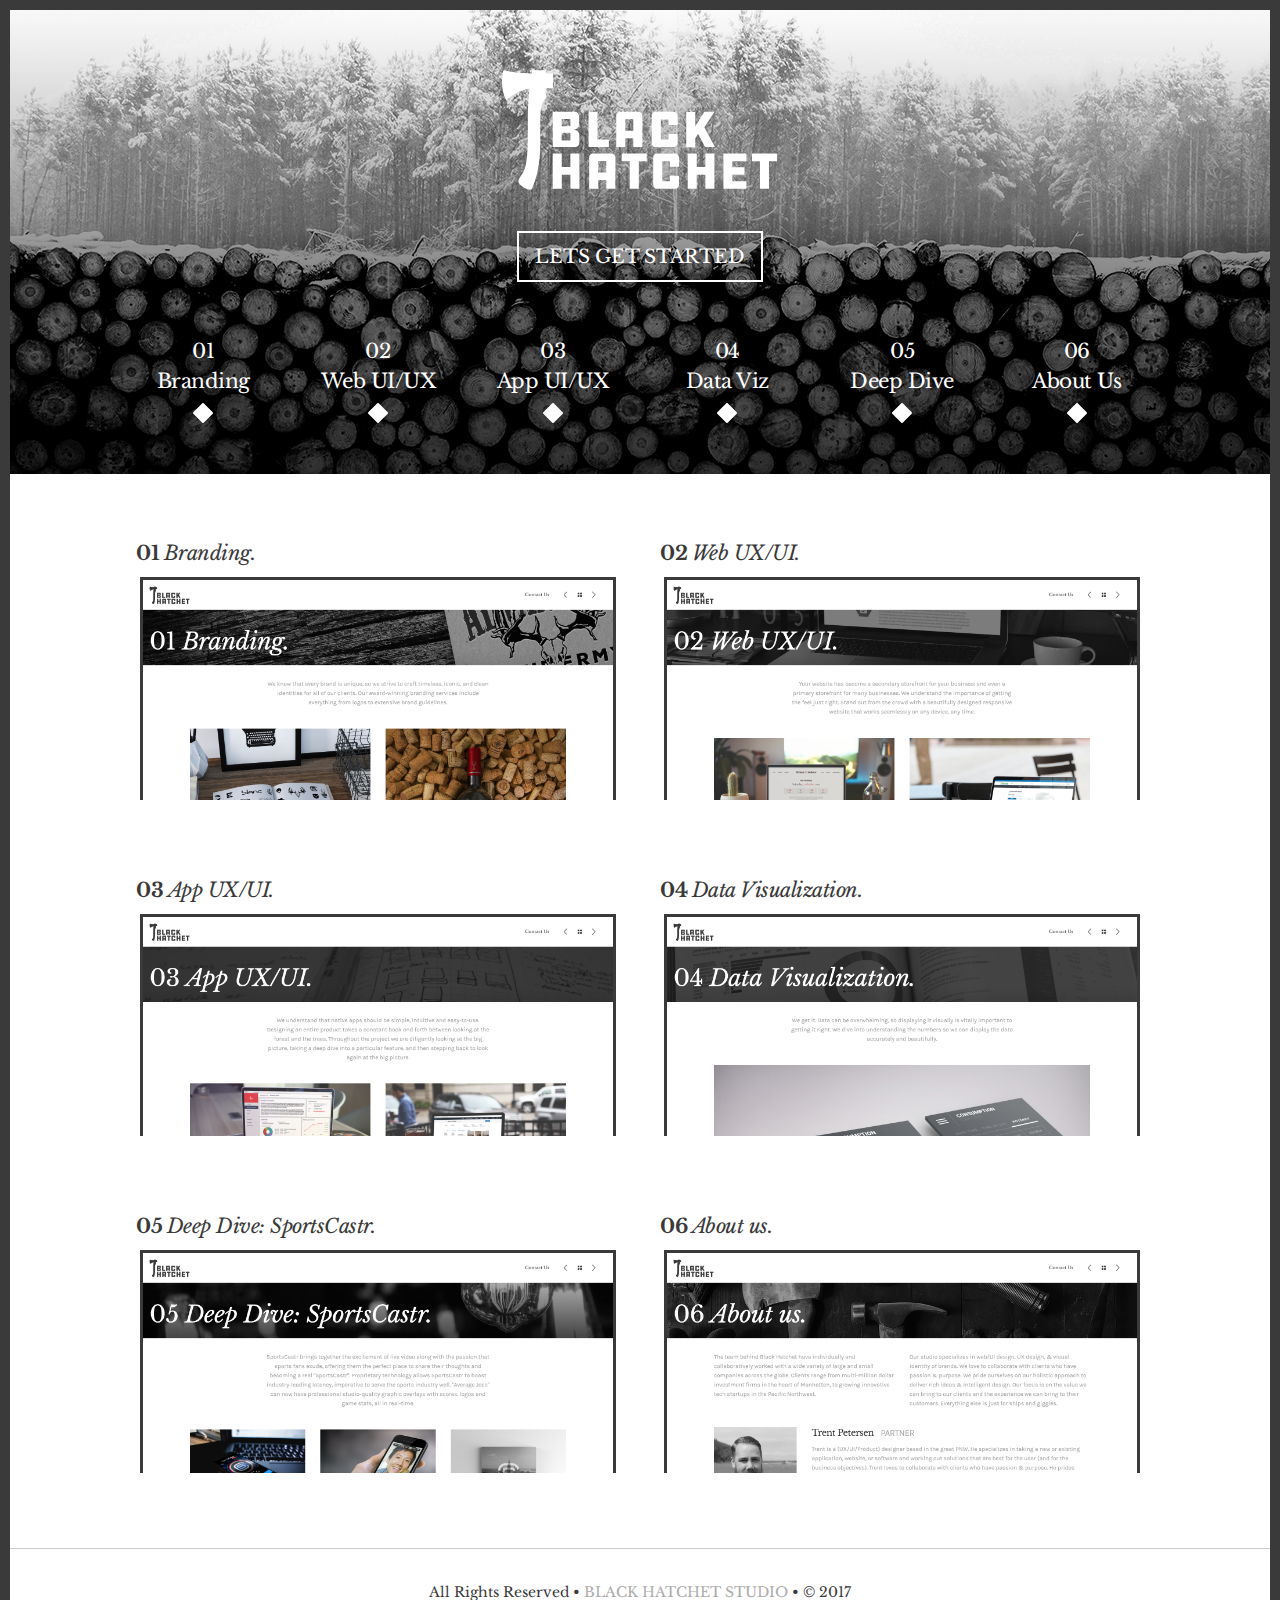
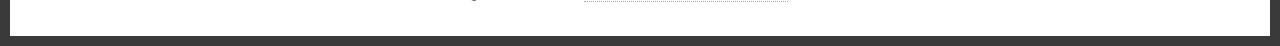
==== commit 5cbdaa76: "Landing header" ====
--- a/index.html
+++ b/index.html
@@ -57,16 +57,16 @@
     <div class="row landing">
     <nav>
       <div class="row">
-      
-        <div class="seven columns">
+        <div class="twelve columns">
           <h2>
             <a href="index.html"><svg class="icon icon-logo"><use xlink:href="#icon-logo"></use></svg></a>
           </h2>
         </div>
-
+      </div>
       
-        <div class="five columns">
-          <a class="btn btn-default" href="#" data-featherlight="#fl1">Contact Us</a>
+      <div class="row cta">
+        <div class="twelve columns ctabtn">
+          <a class="btn btn-default" href="#" data-featherlight="#fl1">LETS GET STARTED</a>
 
           <div class="lightbox" id="fl1">
             <h5>Contact Us</h5>
@@ -99,15 +99,75 @@
     </nav>
 
 
-      <div class="container">
+      <div class="container diamondnav">
         <div class="row">
-          <div class="two columns headernav">
-            <a href="">
-              <h4>01</h4>
-              <h5>Branding</h5>
-              <svg class="icon icon-diamond"><use xlink:href="#icon-diamond"></use></svg>
-            </a>
-          </div>
+
+          <div class="two columns headernav">
+            <a href="01.html">
+              <h5>01
+              <br>
+              Branding
+              <br>
+              <svg class="icon icon-diamond"><use xlink:href="#icon-diamond"></use></svg>
+              </h5>
+            </a>
+          </div>
+
+          <div class="two columns headernav">
+            <a href="02.html">
+              <h5>02
+              <br>
+              Web UI/UX
+              <br>
+              <svg class="icon icon-diamond"><use xlink:href="#icon-diamond"></use></svg>
+              </h5>
+            </a>
+          </div>
+
+          <div class="two columns headernav">
+            <a href="03.html">
+              <h5>03
+              <br>
+              App UI/UX
+              <br>
+              <svg class="icon icon-diamond"><use xlink:href="#icon-diamond"></use></svg>
+              </h5>
+            </a>
+          </div>
+
+          <div class="two columns headernav">
+            <a href="04.html">
+              <h5>04
+              <br>
+              Data Viz
+              <br>
+              <svg class="icon icon-diamond"><use xlink:href="#icon-diamond"></use></svg>
+              </h5>
+            </a>
+          </div>
+
+          <div class="two columns headernav">
+            <a href="05.html">
+              <h5>05
+              <br>
+              Deep Dive
+              <br>
+              <svg class="icon icon-diamond"><use xlink:href="#icon-diamond"></use></svg>
+              </h5>
+            </a>
+          </div>
+
+          <div class="two columns headernav">
+            <a href="06.html">
+              <h5>06
+              <br>
+              About Us
+              <br>
+              <svg class="icon icon-diamond"><use xlink:href="#icon-diamond"></use></svg>
+              </h5>
+            </a>
+          </div>
+
         </div>
       </div>
 
--- a/css/styles.css
+++ b/css/styles.css
@@ -1231,12 +1231,10 @@
   /*border: 20px solid $color-dark;*/
   color: #3a3a3a; }
 
-nav {
-  margin: 1.5em 3em 0 1.5em; }
-  nav h2 a {
-    border-bottom: none; }
-    nav h2 a:hover {
-      border: none; }
+nav h2 a {
+  border-bottom: none; }
+  nav h2 a:hover {
+    border: none; }
 
 p {
   font-size: 1.4rem; }
@@ -1258,29 +1256,61 @@
 
 .landing {
   background: url(../img/indexbg.png) center no-repeat #555;
-  padding: 1em 3em 1em 1.5em; }
+  padding-top: 4em; }
   .landing span {
     font-style: italic; }
 
-.headernav a {
+header .landing {
+  text-align: center; }
+
+.cta {
+  margin-top: 32px;
+  margin-bottom: 64px; }
+
+.ctabtn .btn {
+  color: #fff;
+  background: none;
+  border: 2px solid #fff;
+  font-size: 1.25em;
+  padding: 12px 16px;
+  -webkit-transition: background color .3s;
+  -moz-transition: background color .3s;
+  -o-transition: background color .3s;
+  transition: background color .3s; }
+  .ctabtn .btn:hover {
+    color: #DBA93A; }
+
+.headernav a h4,
+.headernav a h5,
+.icon.icon-diamond {
   color: #fff;
   -webkit-transition: color .3s;
   -moz-transition: color .3s;
   -o-transition: color .3s;
   transition: color .3s; }
-  .headernav a:hover {
+  .headernav a h4:hover,
+  .headernav a h5:hover,
+  .icon.icon-diamond:hover {
     color: #DBA93A; }
 
 .headernav h4,
-.headernav h5 {
+.headernav h5,
+.icon.icon-diamond {
   color: #fff;
   font-weight: 400;
   margin: auto;
   text-align: center; }
 
-.headernav > svg.icon {
-  margin-left: 45px; }
-
+.icon:last-child {
+  margin-left: none; }
+
+.diamondnav {
+  margin-top: 64px;
+  margin-bottom: 48px; }
+
+@media (max-width: 1110px) {
+  .diamondnav {
+    display: none; } }
 /* Grid Section
 –––––––––––––––––––––––––––––––––––––––––––––––––– */
 h5 span {
@@ -1353,16 +1383,13 @@
   transition: color .3s; }
   .icon:hover {
     color: #DBA93A; }
-  .icon:first-child {
-    margin-right: 10px; }
-  .icon:last-child {
-    margin-left: 10px; }
 
 .icon.icon-logo {
+  color: #fff;
   margin-left: 0;
   margin-right: 0;
-  width: 138px;
-  height: 60px;
+  width: 276px;
+  height: 120px;
   -webkit-transition: color .3s;
   -moz-transition: color .3s;
   -o-transition: color .3s;
@@ -1393,12 +1420,32 @@
   body.p01 ul,
   body.p01 p {
     font-family: "Karla", sans-serif; }
+  body.p01 nav {
+    margin: 1.5em 3em 0 1.5em; }
   body.p01 article p {
     color: #ababab; }
   body.p01 .btn {
     margin-right: 3rem; }
   body.p01 .five .btn {
     vertical-align: middle; }
+  body.p01 .icon {
+    color: #3a3a3a;
+    display: inline-block;
+    font-size: 24px;
+    stroke-width: 0;
+    stroke: currentColor;
+    fill: currentColor;
+    vertical-align: middle;
+    -webkit-transition: color .3s;
+    -moz-transition: color .3s;
+    -o-transition: color .3s;
+    transition: color .3s; }
+    body.p01 .icon:hover {
+      color: #DBA93A; }
+    body.p01 .icon:first-child {
+      margin-right: 10px; }
+    body.p01 .icon:last-child {
+      margin-left: 10px; }
   body.p01 .icon {
     background: #fff;
     color: #3a3a3a;
@@ -1409,6 +1456,9 @@
     body.p01 .icon:hover {
       /*background: $color-dark;*/
       color: #DBA93A; }
+  body.p01 .icon.icon-logo {
+    width: 138px;
+    height: 60px; }
   body.p01 .branding {
     background: url(../img/01bg.png) center no-repeat #555;
     padding: 4em 3em 1em 1.5em; }
@@ -1553,7 +1603,7 @@
   -o-transition: border .3s;
   transition: border .3s; }
   .btn:hover {
-    border: 1px solid #DBA93A; }
+    border: 2px solid #DBA93A; }
 
 .contact-btn {
   background-color: #fff;
@@ -1636,6 +1686,9 @@
   box-shadow: none;
   box-sizing: border-box; }
 
+input[placeholder] {
+  color: #ababab; }
+
 .thanks {
   height: 100vh;
   text-align: center; }
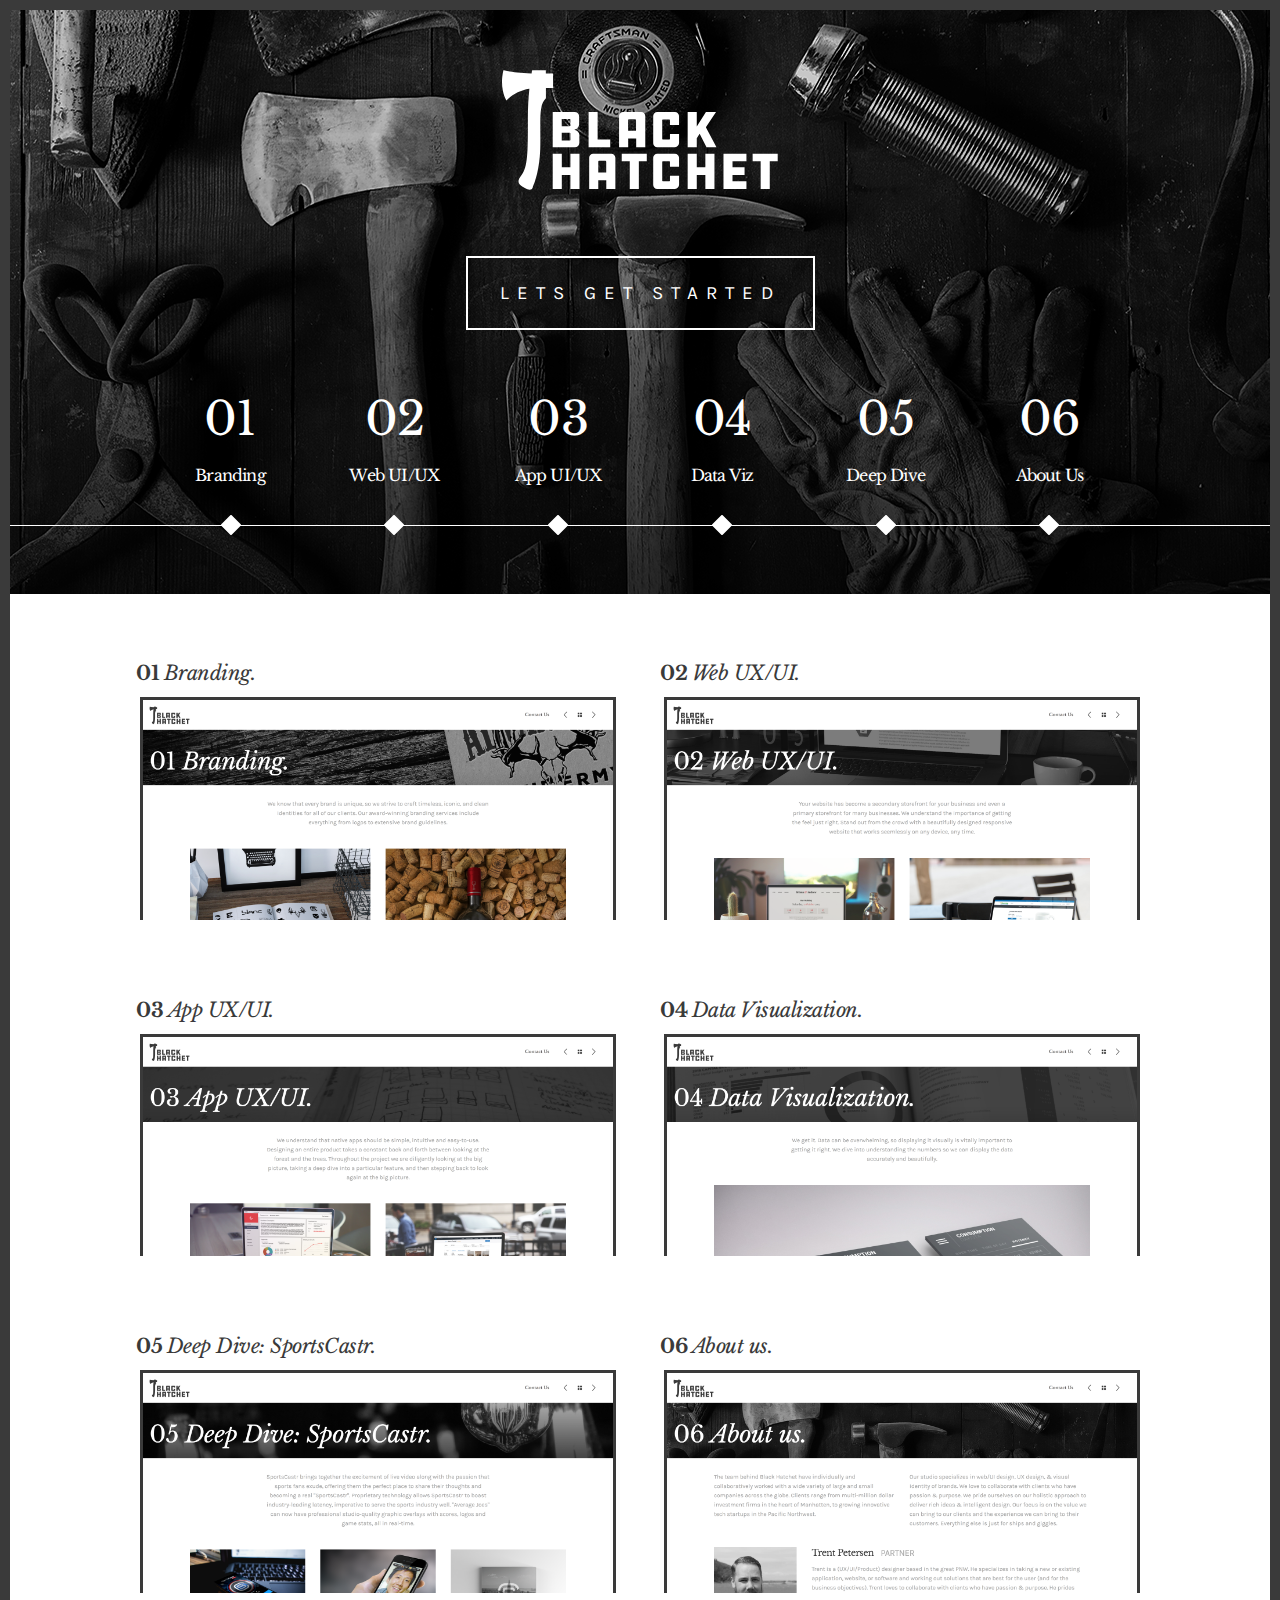
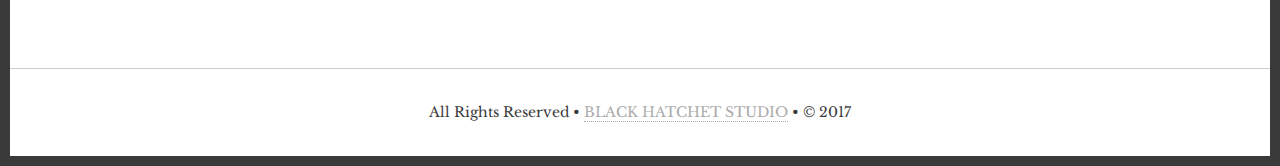
==== commit 6f122ea7: "Finalizing update" ====
--- a/index.html
+++ b/index.html
@@ -4,9 +4,27 @@
 
   <meta charset="utf-8">
   <title>Black Hatchet Studio</title>
-  <meta name="description" content="Trent Holms Petersen is an UX designer, UI designer, product designer, and consultant">
-  <meta name="author" content="Trent Petersen">
-  <meta name="keywords" content="designer, design, web design, ux design, ui design, product design, responsive design, responsive web design, user experience, ux, interface design, ui, information design, content strategy, website, html, css, holistic design">
+<!--SEO
+  <meta name="title" content="Black Hatchet Design Studio">
+  <meta name="description" content="Black Hatchet Design Studio specializes in web design, UI design, UX design, product design, visual identity of brands, and consulting.">
+  <meta name="author" content="Black Hatchet">
+  <meta name="keywords" content="design agency, design studio, designer, design, branding, visual design, brand identity, design consulting, web design, ux design, ui design, product design, responsive design, responsive web design, user experience, ux, interface design, ui, information design, content strategy, website, html, css, holistic design">
+
+  <meta property="og:site_name" content="Black Hatchet Design Studio">
+  <meta property="og:title" content="Black Hatchet Design Studio">
+  <meta property="og:type" content="website">
+  <meta property="og:description" content="Black Hatchet Design Studio specializes in web design, UI design, UX design, product design, visual identity of brands, and consulting.">
+  <meta property="og:image" content="http://blackhatchet.studio/img/cardImage.png">
+  <meta property="og:url" content="http://blackhatchet.studio">
+-->
+<!--twitter
+  <meta name="twitter:card" content="Black Hatchet Design Studio specializes in web design, UI design, UX design, product design, visual identity of brands, and consulting.">
+  <meta name="twitter:site" content="@BlackHatchetUS">
+  <meta name="twitter:title" content="Black Hatchet">
+  <meta name="twitter:description" content="Black Hatchet Design Studio specializes in web design, UI design, UX design, product design, visual identity of brands, and consulting.">
+  <meta name="twitter:image" content="http://blackhatchet.studio/img/cardImage.png">
+-->
+
 
   <meta name="viewport" content="width=device-width, initial-scale=1">
 
@@ -37,7 +55,19 @@
   </symbol>
   <symbol id="icon-logo" viewBox="0 0 74 32">
     <title>logo</title>
-    <path d="M13.593 20.584v-9.444h5.82c0.030-0.003 0.066-0.004 0.101-0.004 0.639 0 1.157 0.518 1.157 1.157 0 0.013-0 0.027-0.001 0.040l0-0.002v2.099c-0.017 0.744-0.565 1.354-1.279 1.469l-0.009 0.001c0.867 0.208 1.358 0.796 1.358 1.429v2.058c0.001 0.018 0.002 0.040 0.002 0.061 0 0.633-0.513 1.146-1.146 1.146-0.040 0-0.079-0.002-0.118-0.006l0.005 0zM18.337 13.168c0-0.001 0-0.002 0-0.004 0-0.078-0.063-0.141-0.141-0.141-0 0-0 0-0 0h-2.195v1.957h2.195c0.001 0 0.003 0 0.005 0 0.076 0 0.138-0.062 0.138-0.138 0-0.005-0-0.010-0.001-0.016l0 0.001zM18.337 16.863c0-0.003 0-0.007 0-0.011 0-0.078-0.063-0.141-0.141-0.141-0 0-0 0-0 0h-2.195v2.084h2.195c0.003 0 0.008 0.001 0.012 0.001 0.072 0 0.13-0.058 0.13-0.13 0-0.004-0-0.008-0.001-0.012l0 0zM23.207 11.14h2.419v7.401h3.025v2.043h-5.444zM37.633 20.584h-2.437v-2.352h-2.14v2.352h-2.433v-8.339c-0.001-0.021-0.002-0.045-0.002-0.069 0-0.579 0.47-1.049 1.049-1.049 0.024 0 0.049 0.001 0.073 0.002l-0.003-0h4.8c0.021-0.001 0.045-0.002 0.069-0.002 0.58 0 1.049 0.47 1.049 1.049 0 0.024-0.001 0.049-0.002 0.072l0-0.003zM35.196 16.19v-2.839c0-0.167-0.141-0.279-0.335-0.279h-1.511c-0.003-0-0.007-0-0.011-0-0.155 0-0.281 0.125-0.283 0.279v2.839zM47.077 17.057v2.448c-0.002 0.597-0.486 1.080-1.083 1.080-0.012 0-0.023-0-0.035-0.001l0.002 0h-4.733c-0.006 0-0.012 0-0.019 0-0.586 0-1.060-0.475-1.060-1.060 0-0.007 0-0.013 0-0.020v0.001-7.304c0.006-0.589 0.485-1.064 1.075-1.064 0.001 0 0.003 0 0.004 0h4.744c0 0 0.001 0 0.001 0 0.598 0 1.086 0.47 1.115 1.062l0 0.003v2.434h-2.437v-1.313c0-0.001 0-0.001 0-0.002 0-0.075-0.054-0.137-0.126-0.15l-0.001-0h-1.779c-0.083 0.002-0.151 0.069-0.153 0.152v5.079c0.002 0.079 0.066 0.142 0.145 0.142 0.003 0 0.005-0 0.008-0h1.778c0.071-0.006 0.127-0.065 0.127-0.137 0-0.001-0-0.003-0-0.004v0-1.343zM54.437 20.584l-1.86-3.609-0.755 1.258v2.363h-2.434v-9.455h2.434v3.929l2.448-3.933h2.713l-2.727 4.093 2.839 5.343zM20.77 31.777h-2.433v-3.751h-2.307v3.751h-2.437v-9.451h2.433v3.609h2.307v-3.609h2.433zM30.381 31.777h-2.433v-2.352h-2.14v2.352h-2.433v-8.335c-0.001-0.021-0.002-0.045-0.002-0.069 0-0.579 0.47-1.049 1.049-1.049 0.024 0 0.049 0.001 0.073 0.002l-0.003-0h4.8c0.021-0.001 0.045-0.002 0.069-0.002 0.579 0 1.049 0.47 1.049 1.049 0 0.024-0.001 0.049-0.002 0.073l0-0.003zM27.948 27.382v-2.824c0-0.167-0.141-0.279-0.335-0.279h-1.511c-0.003-0-0.007-0-0.011-0-0.155 0-0.281 0.125-0.283 0.279v2.839zM38.82 22.326v2.043h-2.14v7.408h-2.448v-7.401h-2.128v-2.050zM47.468 28.246v2.448c-0.002 0.597-0.486 1.080-1.083 1.080-0.012 0-0.023-0-0.035-0.001l0.002 0h-4.733c-0.006 0-0.012 0-0.019 0-0.586 0-1.060-0.475-1.060-1.060 0-0.007 0-0.013 0-0.020v0.001-7.297c0.006-0.589 0.485-1.064 1.075-1.064 0.001 0 0.003 0 0.004 0h4.744c0 0 0.001 0 0.001 0 0.598 0 1.086 0.471 1.115 1.062l0 0.003v2.433h-2.456v-1.314c0-0.001 0-0.001 0-0.002 0-0.075-0.054-0.137-0.126-0.15l-0.001-0h-1.779c-0.083 0.002-0.151 0.069-0.153 0.152v5.079c0.002 0.079 0.066 0.142 0.145 0.142 0.003 0 0.005-0 0.008-0h1.778c0.071-0.006 0.127-0.065 0.127-0.137 0-0.001-0-0.003-0-0.004v0-1.343zM56.956 31.773h-2.434v-3.747h-2.307v3.751h-2.434v-9.451h2.434v3.609h2.307v-3.609h2.434zM59.364 22.326h6.169v2.028h-3.766v1.652h3.245v2.013h-3.245v1.708h3.751v2.050h-6.154zM73.719 22.326v2.043h-2.14v7.408h-2.433v-7.401h-2.14v-2.050zM11.754 0.871v-0.871h-3.661s-0.067 0.286-0.171 0.837c-4.945-0.16-7.55-0.837-7.55-0.837-1.176 5.072 0.819 8.104 0.819 8.104 1.605-1.638 3.719-2.772 6.085-3.147l0.062-0.008c-0.263 2.416-0.413 5.218-0.413 8.055 0 0.059 0 0.119 0 0.178l-0-0.009c0 8.231 0.067 12.651-1.686 14.884-1.28 1.63-1.012 2.296 0.268 3.126 1.667 1.079 2.419 1.008 2.701 0.212s2.050-4.465 2.050-12.045-0.249-10.128 1.488-11.877v-2.709h1.913v-3.892z"></path>
+    <path d="M19.385 15.914c0.871-0.213 1.297-0.832 1.297-1.471v-2.11c0-0.697-0.484-1.181-1.258-1.181h-5.827v9.448h5.885c0.774 0 1.258-0.465 1.258-1.2v-2.052c0-0.639-0.484-1.22-1.355-1.433zM18.34 18.663c0.001 0.004 0.001 0.009 0.001 0.014 0 0.067-0.055 0.122-0.122 0.122-0.005 0-0.010-0-0.015-0.001l0.001 0h-2.188v-2.091h2.182c0.076 0 0.137 0.062 0.137 0.137 0 0.006-0 0.012-0.001 0.018l0-0.001zM18.34 14.83c0.001 0.005 0.001 0.011 0.001 0.017 0 0.076-0.061 0.137-0.137 0.137h-2.188v-1.955h2.182c0.076 0 0.137 0.062 0.137 0.137 0 0.006-0 0.012-0.001 0.018l0-0.001z"></path>
+    <path d="M23.218 11.151h2.42v7.396h3.388v2.052h-5.808v-9.448z"></path>
+    <path d="M37.293 11.151h-4.801c-0.017-0.001-0.037-0.002-0.058-0.002-0.578 0-1.047 0.469-1.047 1.047 0 0.020 0.001 0.040 0.002 0.060l-0-0.003v8.344h2.439v-2.343h2.149v2.343h2.439v-8.344c0-0.010 0-0.021 0-0.032 0-0.592-0.48-1.073-1.073-1.073-0.018 0-0.036 0-0.053 0.001l0.002-0zM35.957 16.204h-2.149v-2.846c0.005-0.151 0.129-0.271 0.281-0.271 0.003 0 0.007 0 0.010 0h1.51c0.011-0.001 0.023-0.002 0.036-0.002 0.155 0 0.282 0.12 0.293 0.272l0 0.001v2.846z"></path>
+    <path d="M47.476 17.075v2.439c-0.001 0.599-0.487 1.084-1.086 1.084-0.006 0-0.012-0-0.018-0h-4.748c-0.004 0-0.009 0-0.014 0-0.591 0-1.071-0.479-1.071-1.071 0-0.005 0-0.010 0-0.014v0.001-7.299c0.008-0.59 0.487-1.065 1.078-1.065 0.002 0 0.004 0 0.006 0h4.743c0.002-0 0.005-0 0.008-0 0.594 0 1.078 0.473 1.095 1.063l0 0.002v2.439h-2.439v-1.316c-0.004-0.077-0.061-0.14-0.134-0.155l-0.001-0h-1.781c-0.083 0.006-0.149 0.072-0.155 0.154l-0 0.001v5.072c0.007 0.076 0.071 0.136 0.148 0.136 0.002 0 0.005-0 0.007-0h1.781c0.073-0.005 0.131-0.063 0.136-0.135l0-0v-1.336z"></path>
+    <path d="M54.833 20.599l-1.839-3.62-0.774 1.258v2.362h-2.439v-9.448h2.439v3.93l2.459-3.93h2.71l-2.73 4.104 2.846 5.343h-2.672z"></path>
+    <path d="M20.779 31.789h-2.439v-3.756h-2.304v3.756h-2.439v-9.448h2.439v3.62h2.304v-3.62h2.439v9.448z"></path>
+    <path d="M29.278 22.341h-4.801c-0.017-0.001-0.037-0.002-0.058-0.002-0.578 0-1.047 0.469-1.047 1.047 0 0.020 0.001 0.041 0.002 0.061l-0-0.003v8.344h2.439v-2.343h2.149v2.343h2.434v-8.344c0-0.009 0-0.021 0-0.032 0-0.592-0.48-1.073-1.073-1.073-0.016 0-0.032 0-0.047 0.001l0.002-0zM27.962 27.394h-2.149v-2.846c0-0.001 0-0.002 0-0.003 0-0.149 0.12-0.269 0.269-0.269 0.008 0 0.015 0 0.022 0.001l-0.001-0h1.51c0.011-0.001 0.023-0.002 0.036-0.002 0.155 0 0.282 0.12 0.293 0.272l0 0.001v2.846z"></path>
+    <path d="M38.822 22.341v2.052h-2.13v7.396h-2.439v-7.395h-2.149v-2.052h6.718z"></path>
+    <path d="M47.476 28.265v2.439c-0.001 0.599-0.487 1.084-1.086 1.084-0.006 0-0.012-0-0.018-0h-4.748c-0.004 0-0.009 0-0.014 0-0.591 0-1.071-0.479-1.071-1.071 0-0.005 0-0.010 0-0.014v0.001-7.299c0.008-0.59 0.487-1.065 1.078-1.065 0.002 0 0.004 0 0.006 0h4.743c0.002-0 0.005-0 0.008-0 0.594 0 1.078 0.473 1.095 1.063l0 0.002v2.439h-2.439v-1.316c-0.004-0.077-0.061-0.14-0.134-0.155l-0.001-0h-1.781c-0.083 0.006-0.149 0.072-0.155 0.154l-0 0.001v5.072c0.007 0.076 0.071 0.136 0.148 0.136 0.002 0 0.005-0 0.007-0h1.781c0.073-0.005 0.131-0.063 0.136-0.135l0-0v-1.336z"></path>
+    <path d="M56.963 31.789h-2.439v-3.756h-2.304v3.756h-2.439v-9.448h2.439v3.62h2.304v-3.62h2.439v9.448z"></path>
+    <path d="M59.383 22.341h6.156v2.033h-3.736v1.646h3.233v2.013h-3.233v1.723h3.736v2.033h-6.156v-9.448z"></path>
+    <path d="M73.922 22.341v2.052h-2.13v7.396h-2.439v-7.395h-2.149v-2.052h6.718z"></path>
+    <path d="M11.757 0.871v-0.871h-3.659s-0.077 0.29-0.174 0.832c-4.956-0.155-7.55-0.832-7.55-0.832-1.181 5.072 0.813 8.112 0.813 8.112 1.609-1.638 3.725-2.772 6.094-3.148l0.062-0.008c-0.259 2.373-0.407 5.126-0.407 7.913 0 0.111 0 0.221 0.001 0.332l-0-0.017c0 8.228 0.058 12.661-1.684 14.888-1.278 1.626-1.007 2.304 0.271 3.117 1.665 1.084 2.42 1.007 2.71 0.213s2.052-4.453 2.052-12.042-0.252-10.125 1.491-11.887v-2.71h1.917v-3.891z"></path>
   </symbol>
   <symbol id="icon-close" viewBox="0 0 32 32">
     <title>close</title>
@@ -58,9 +88,9 @@
     <nav>
       <div class="row">
         <div class="twelve columns">
-          <h2>
+          <h1>
             <a href="index.html"><svg class="icon icon-logo"><use xlink:href="#icon-logo"></use></svg></a>
-          </h2>
+          </h1>
         </div>
       </div>
       
@@ -104,67 +134,67 @@
 
           <div class="two columns headernav">
             <a href="01.html">
-              <h5>01
-              <br>
-              Branding
-              <br>
-              <svg class="icon icon-diamond"><use xlink:href="#icon-diamond"></use></svg>
-              </h5>
+              <h4>01
+              <br>
+              <span>Branding</span>
+              <br>
+              <svg class="icon icon-diamond"><use xlink:href="#icon-diamond"></use></svg>
+              </h4>
             </a>
           </div>
 
           <div class="two columns headernav">
             <a href="02.html">
-              <h5>02
-              <br>
-              Web UI/UX
-              <br>
-              <svg class="icon icon-diamond"><use xlink:href="#icon-diamond"></use></svg>
-              </h5>
+              <h4>02
+              <br>
+              <span>Web UI/UX</span>
+              <br>
+              <svg class="icon icon-diamond"><use xlink:href="#icon-diamond"></use></svg>
+              </h4>
             </a>
           </div>
 
           <div class="two columns headernav">
             <a href="03.html">
-              <h5>03
-              <br>
-              App UI/UX
-              <br>
-              <svg class="icon icon-diamond"><use xlink:href="#icon-diamond"></use></svg>
-              </h5>
+              <h4>03
+              <br>
+              <span>App UI/UX</span>
+              <br>
+              <svg class="icon icon-diamond"><use xlink:href="#icon-diamond"></use></svg>
+              </h4>
             </a>
           </div>
 
           <div class="two columns headernav">
             <a href="04.html">
-              <h5>04
-              <br>
-              Data Viz
-              <br>
-              <svg class="icon icon-diamond"><use xlink:href="#icon-diamond"></use></svg>
-              </h5>
+              <h4>04
+              <br>
+              <span>Data Viz</span>
+              <br>
+              <svg class="icon icon-diamond"><use xlink:href="#icon-diamond"></use></svg>
+              </h4>
             </a>
           </div>
 
           <div class="two columns headernav">
             <a href="05.html">
-              <h5>05
-              <br>
-              Deep Dive
-              <br>
-              <svg class="icon icon-diamond"><use xlink:href="#icon-diamond"></use></svg>
-              </h5>
+              <h4>05
+              <br>
+              <span>Deep Dive</span>
+              <br>
+              <svg class="icon icon-diamond"><use xlink:href="#icon-diamond"></use></svg>
+              </h4>
             </a>
           </div>
 
           <div class="two columns headernav">
             <a href="06.html">
-              <h5>06
-              <br>
-              About Us
-              <br>
-              <svg class="icon icon-diamond"><use xlink:href="#icon-diamond"></use></svg>
-              </h5>
+              <h4>06
+              <br>
+              <span>About Us</span>
+              <br>
+              <svg class="icon icon-diamond"><use xlink:href="#icon-diamond"></use></svg>
+              </h4>
             </a>
           </div>
 
@@ -188,7 +218,7 @@
         <a href="01.html">
           <div class="grid-page">
             <h5>01 <span>Branding.</span></h5>
-            <img srcset="img/grid-01.png" alt="" class="u-max-full-width">
+            <img srcset="img/grid-01.png" title="branding page image" alt="branding page image" class="u-max-full-width">
           </div>
         </a>
       </div>
@@ -197,7 +227,7 @@
         <a href="02.html">
           <div class="grid-page">
             <h5>02 <span>Web UX/UI.</span></h5>
-            <img srcset="img/grid-02.png" class="u-max-full-width">
+            <img srcset="img/grid-02.png" title="web ux/ui page" alt="web ux/ui page image" class="u-max-full-width">
           </div>
         </a>
       </div>
@@ -211,7 +241,7 @@
         <a href="03.html">
           <div class="grid-page">
             <h5>03 <span>App UX/UI.</span></h5>
-            <img srcset="img/grid-03.png" class="u-max-full-width">
+            <img srcset="img/grid-03.png" title="app ux/ui page" alt="app ux/ui page image" class="u-max-full-width">
           </div>
         </a>
       </div>
@@ -220,7 +250,7 @@
         <a href="04.html">
           <div class="grid-page">
             <h5>04 <span>Data Visualization.</span></h5>
-            <img srcset="img/grid-04.png" class="u-max-full-width">
+            <img srcset="img/grid-04.png" title="data visualization page" alt="data visualization page image" class="u-max-full-width">
           </div>
         </a>
       </div>
@@ -234,7 +264,7 @@
         <a href="05.html">
           <div class="grid-page">
             <h5>05 <span>Deep Dive: SportsCastr.</span></h5>
-            <img srcset="img/grid-05.png" class="u-max-full-width">
+            <img srcset="img/grid-05.png" title="deep dive: SportsCastr page" alt="deep dive: SportsCastr page image" class="u-max-full-width">
           </div>
         </a>
       </div>
@@ -243,7 +273,7 @@
         <a href="06.html">
           <div class="grid-page">
             <h5>06 <span>About us.</span></h5>
-            <img srcset="img/grid-06.png" class="u-max-full-width">
+            <img srcset="img/grid-06.png" title="about us page" alt="about us page image" class="u-max-full-width">
           </div>
         </a>
       </div>
--- a/css/styles.css
+++ b/css/styles.css
@@ -1239,10 +1239,10 @@
 p {
   font-size: 1.4rem; }
 
-nav h2 a {
+nav h1 a {
   background: none; }
 
-nav h2 a img {
+nav h1 a img {
   border: none;
   color: #3a3a3a;
   height: 60px;
@@ -1250,7 +1250,7 @@
   -moz-transition: border color .3s;
   -o-transition: border color .3s;
   transition: border color .3s; }
-  nav h2 a img:hover {
+  nav h1 a img:hover {
     border: none;
     color: #DBA93A; }
 
@@ -1264,15 +1264,17 @@
   text-align: center; }
 
 .cta {
-  margin-top: 32px;
-  margin-bottom: 64px; }
+  margin-top: 68px;
+  margin-bottom: 88px; }
 
 .ctabtn .btn {
   color: #fff;
   background: none;
   border: 2px solid #fff;
+  font-family: "Karla", sans-serif;
   font-size: 1.25em;
-  padding: 12px 16px;
+  letter-spacing: 8px;
+  padding: 24px 32px;
   -webkit-transition: background color .3s;
   -moz-transition: background color .3s;
   -o-transition: background color .3s;
@@ -1280,37 +1282,60 @@
   .ctabtn .btn:hover {
     color: #DBA93A; }
 
+.headernav a h4:hover {
+  color: #DBA93A; }
+  .headernav a h4:hover .icon.icon-diamond {
+    color: #DBA93A; }
+
 .headernav a h4,
-.headernav a h5,
 .icon.icon-diamond {
   color: #fff;
   -webkit-transition: color .3s;
   -moz-transition: color .3s;
   -o-transition: color .3s;
   transition: color .3s; }
-  .headernav a h4:hover,
-  .headernav a h5:hover,
-  .icon.icon-diamond:hover {
-    color: #DBA93A; }
 
 .headernav h4,
-.headernav h5,
 .icon.icon-diamond {
   color: #fff;
   font-weight: 400;
   margin: auto;
   text-align: center; }
 
+.headernav h4 {
+  font-size: 46px;
+  line-height: 46px; }
+
+.headernav h4 span {
+  font-style: normal;
+  font-size: 16px;
+  color: #fff; }
+
 .icon:last-child {
   margin-left: none; }
 
+.headernav {
+  margin-bottom: -19px; }
+
 .diamondnav {
-  margin-top: 64px;
-  margin-bottom: 48px; }
+  padding-top: 0px;
+  margin-bottom: 68px;
+  border-bottom: 1px solid #fff;
+  width: 100%;
+  text-align: center; }
+
+.diamondnav .row {
+  width: 75%;
+  margin: 0 auto; }
 
 @media (max-width: 1110px) {
   .diamondnav {
     display: none; } }
+@media (max-width: 375px) {
+  .ctabtn .btn {
+    font-size: 1em;
+    letter-spacing: 6px;
+    padding: 12px 16px; } }
 /* Grid Section
 –––––––––––––––––––––––––––––––––––––––––––––––––– */
 h5 span {
